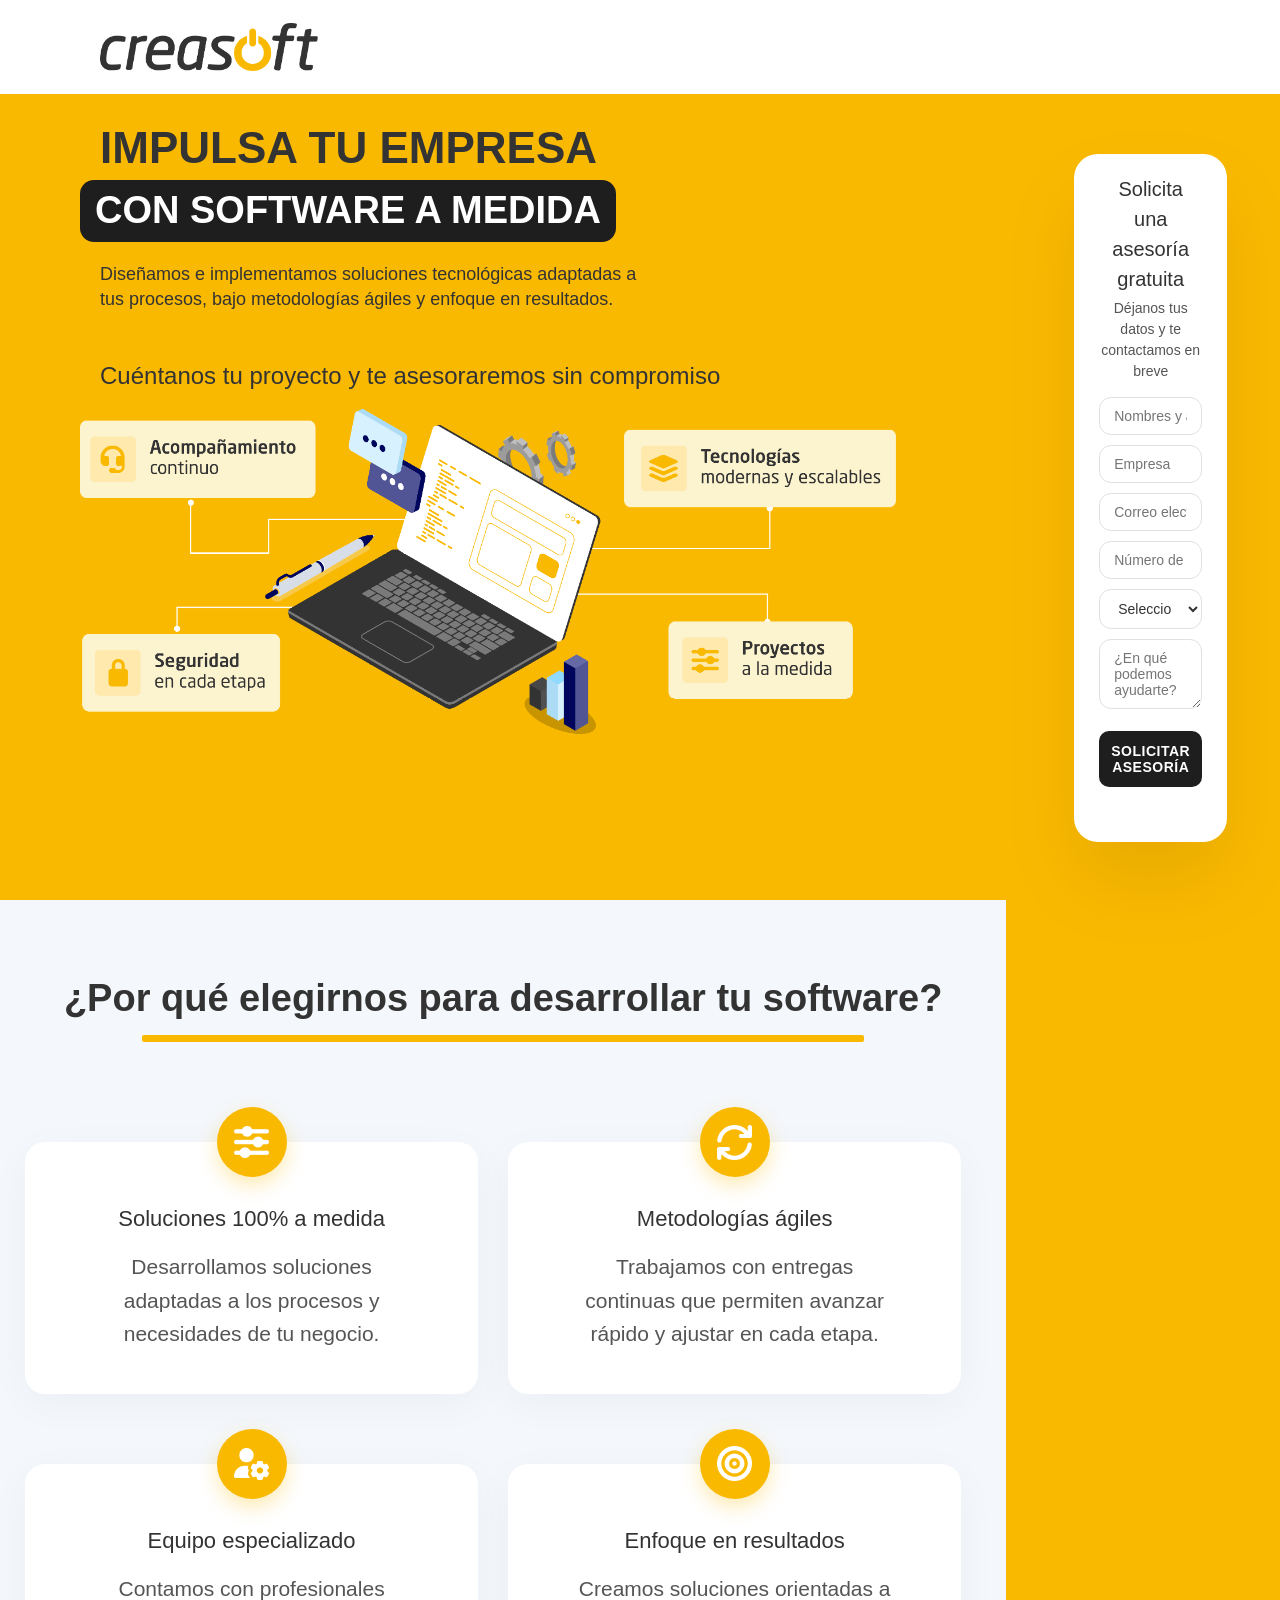
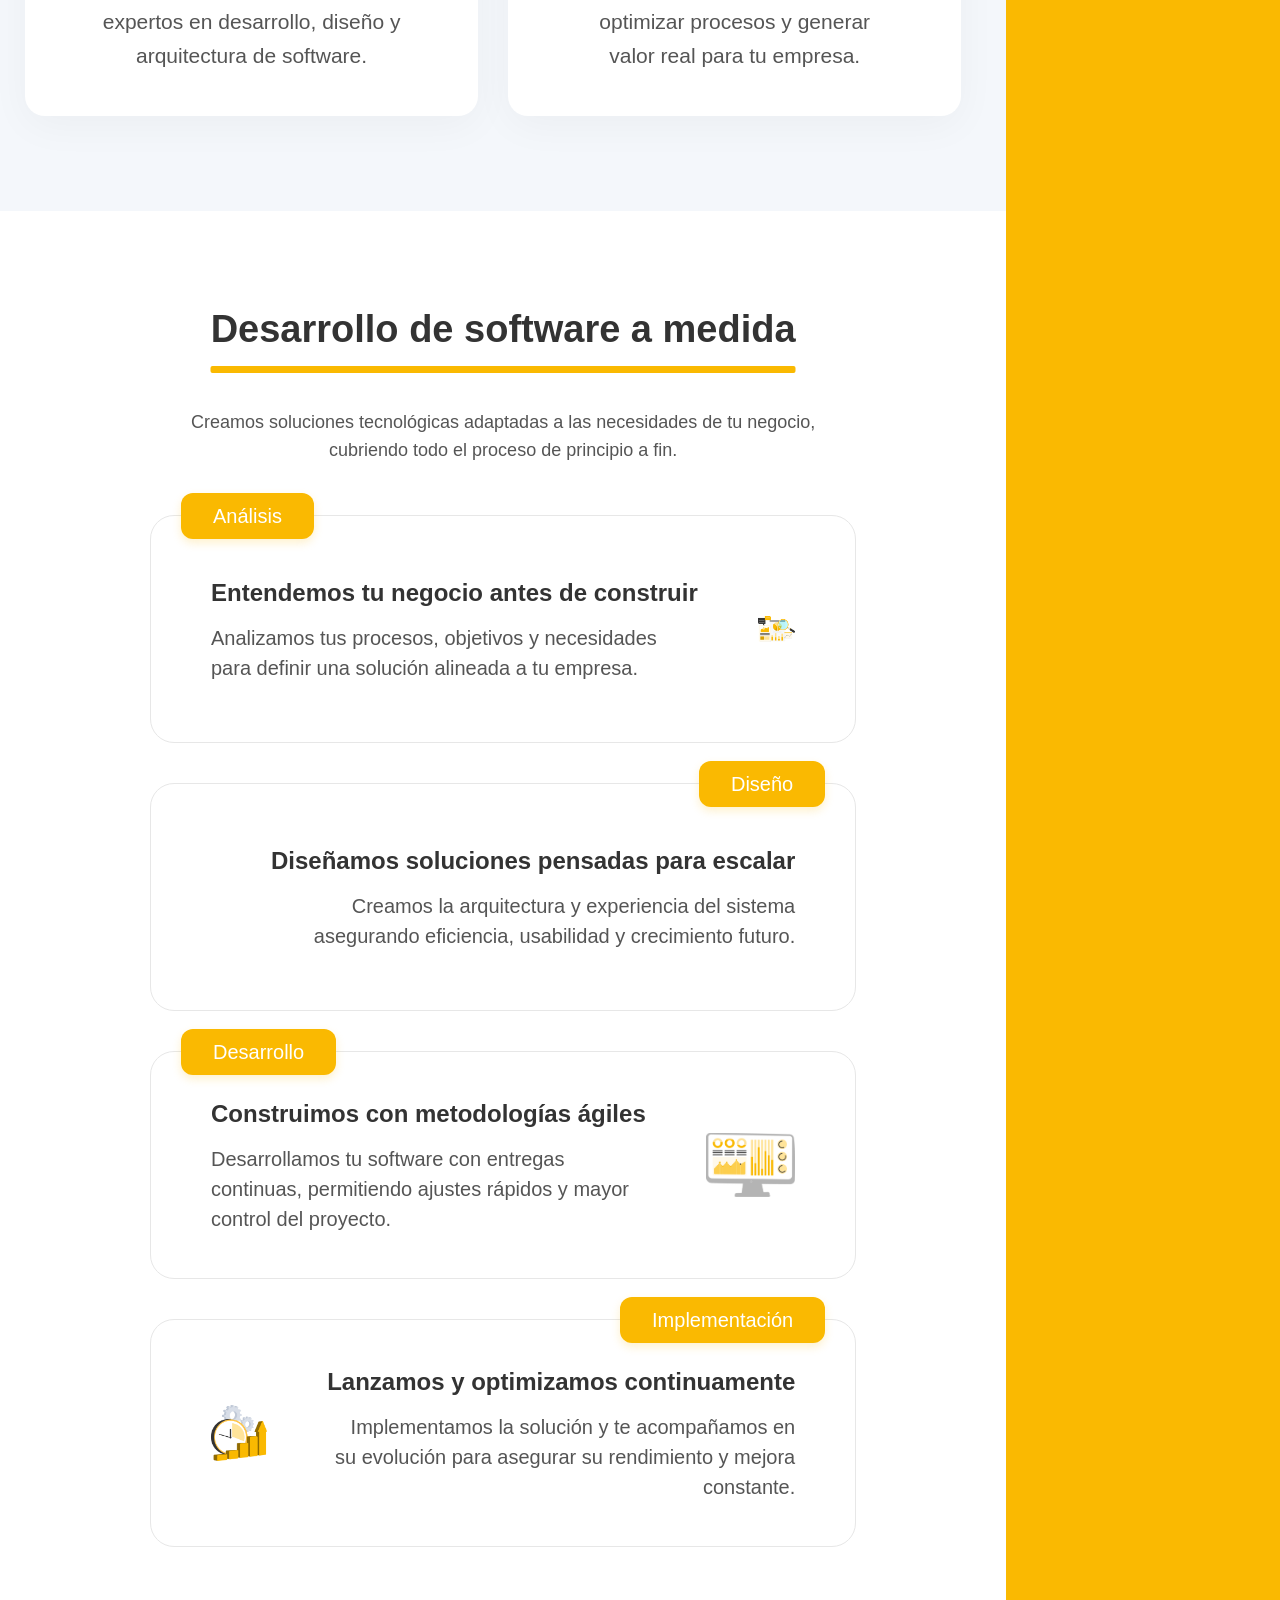
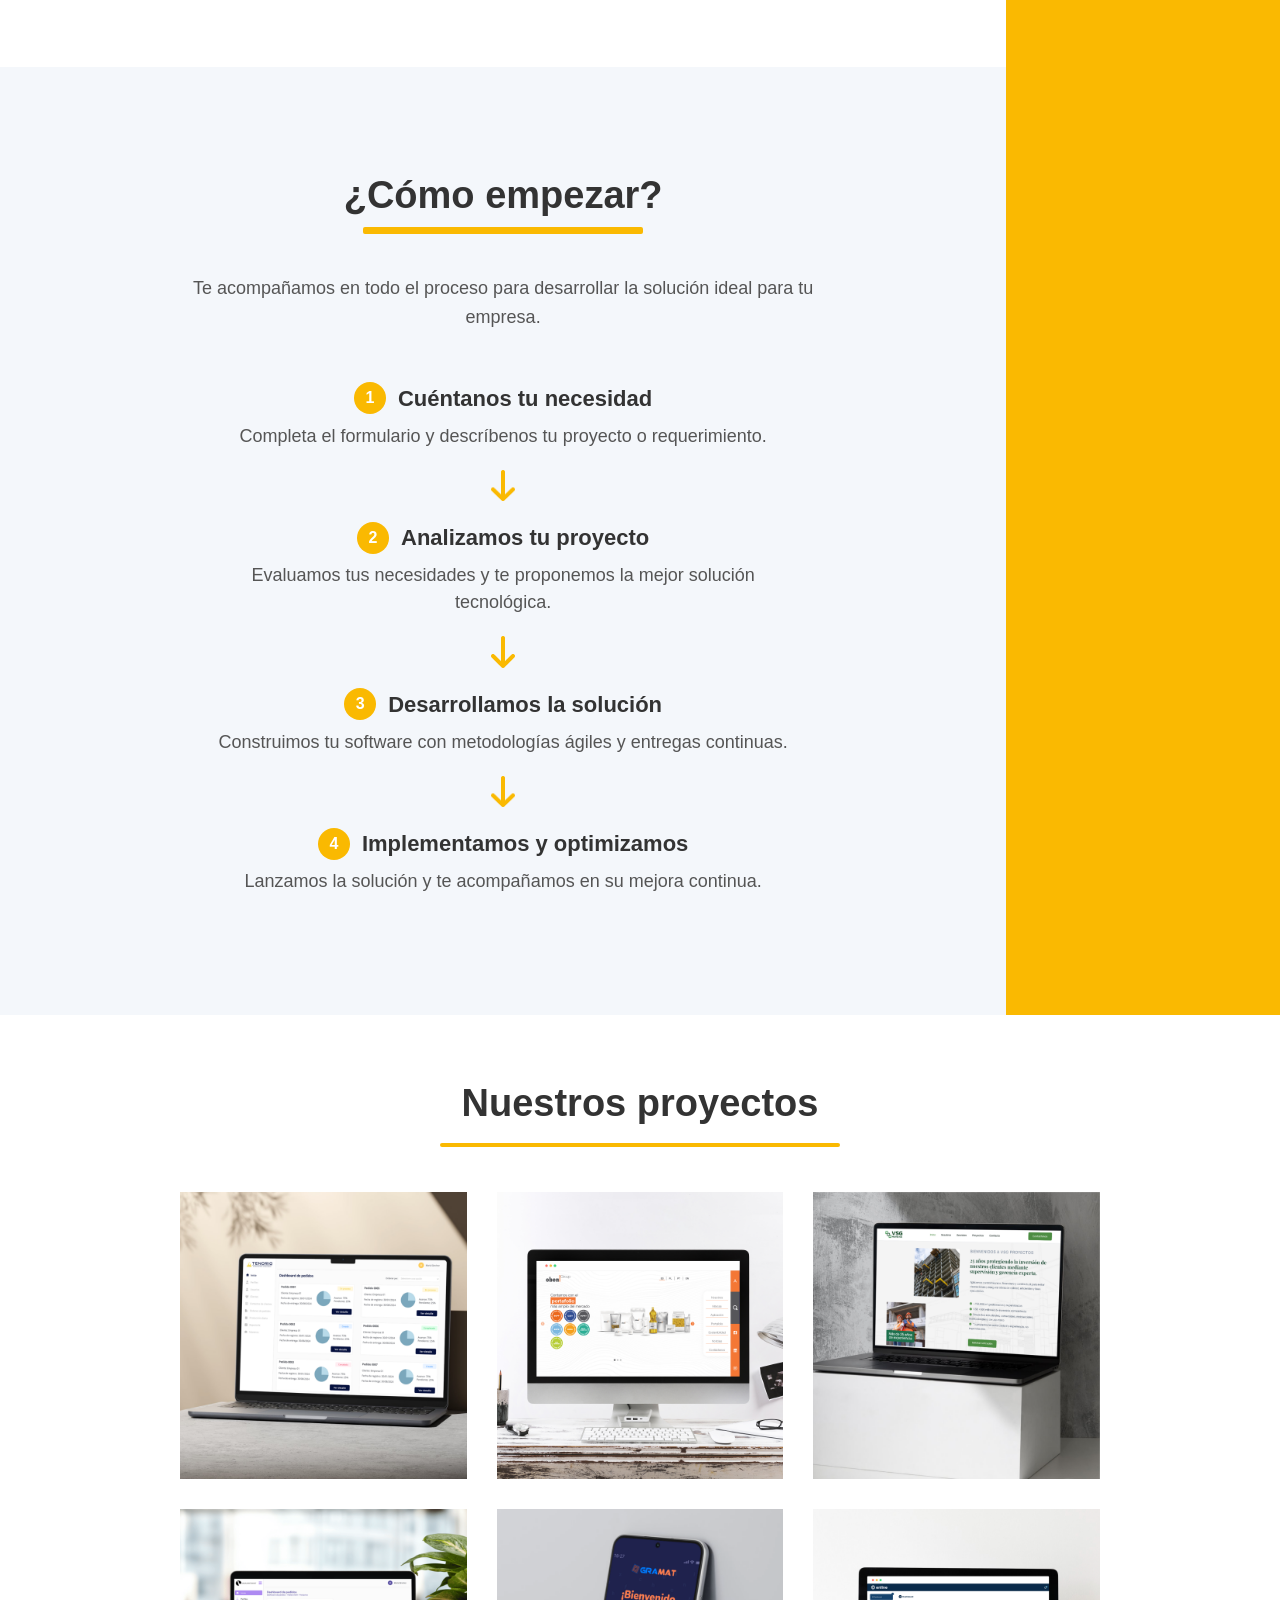
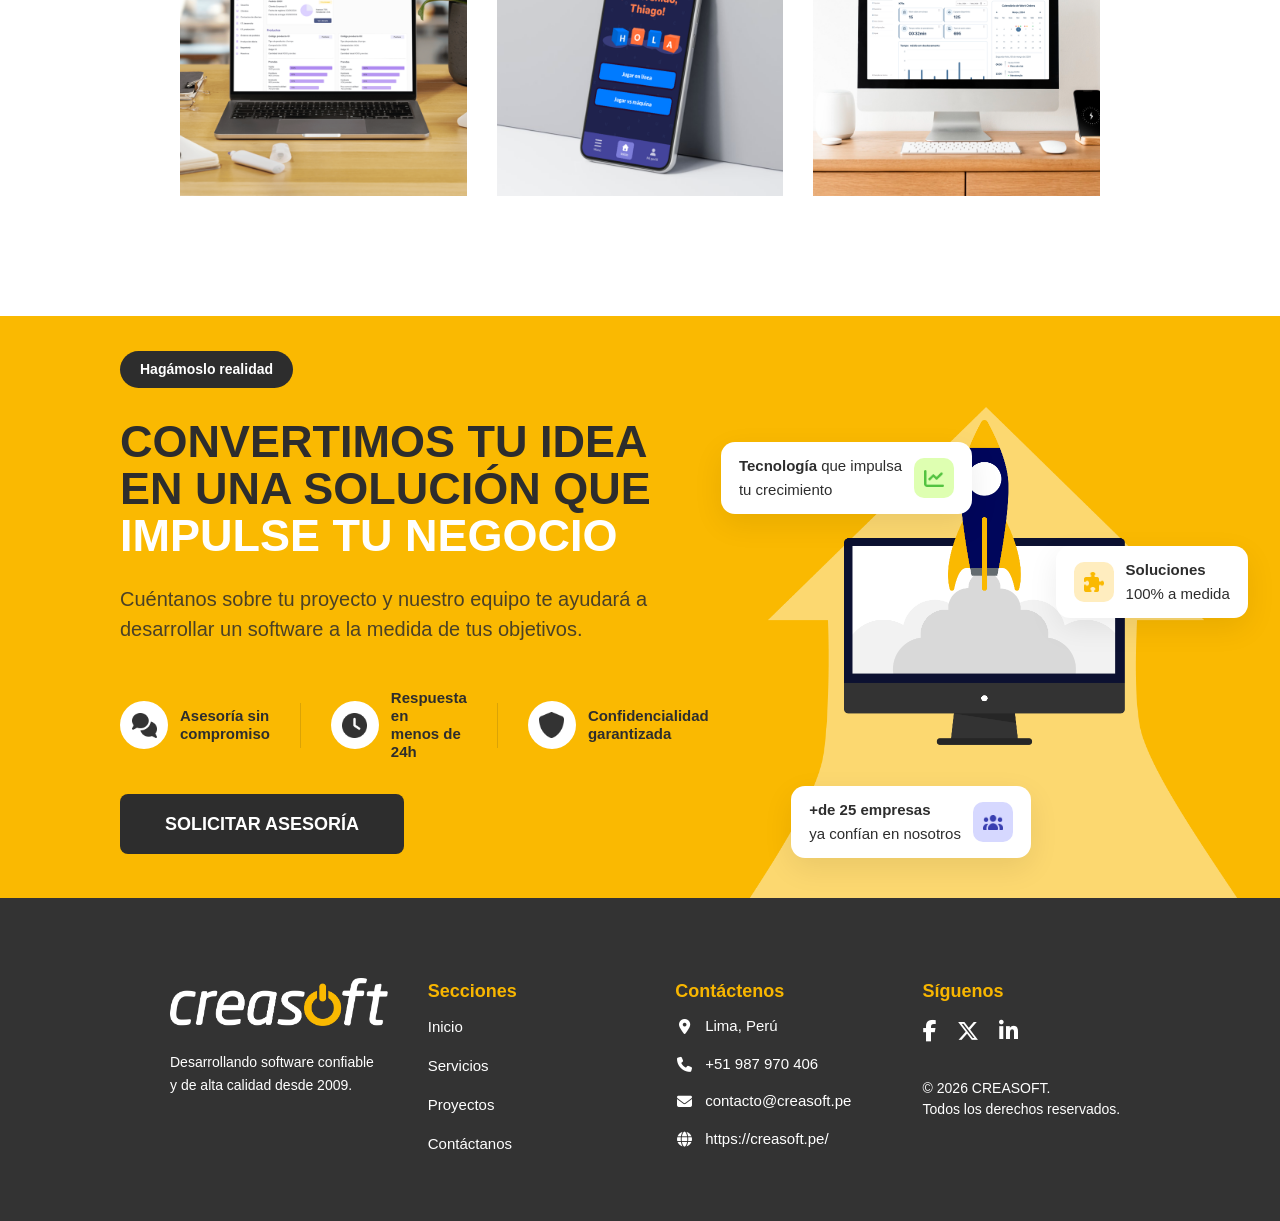
==== index.html @ 157e49ec "prubeas envio correo" ====
<!DOCTYPE html>
<html lang="es">

<head>
  <meta charset="UTF-8" />
  <meta name="viewport" content="width=device-width, initial-scale=1.0" />
  <title>Creasoft - Impulsa tu Empresa con Software a Medida</title>

  <!-- SEO -->
  <meta name="description"
    content="Desde 2009, Creasoft diseña e implementa software a medida para empresas en Perú. Metodologías ágiles, equipo especializado y enfoque en resultados. ¡Asesoría gratuita!" />
  <meta name="keywords"
    content="software a medida, desarrollo de software, aplicaciones empresariales, soluciones tecnológicas, desarrollo web, Lima, Perú, Creasoft" />
  <meta name="author" content="Creasoft" />

  <!-- Open Graph -->
  <meta property="og:type" content="website" />
  <meta property="og:locale" content="es_PE" />
  <meta property="og:site_name" content="Creasoft" />
  <meta property="og:title" content="Creasoft - Impulsa tu Empresa con Software a Medida" />
  <meta property="og:description"
    content="Desde 2009, diseñamos e implementamos software a medida para empresas en Perú. +25 empresas confían en nosotros. Solicita tu asesoría gratuita." />
  <meta property="og:image" content="https://creasoft.pe/img/logo_creasoft_white.png" />
  <meta property="og:image:width" content="1200" />
  <meta property="og:image:height" content="630" />
  <meta property="og:url" content="https://creasoft.pe" />

  <!-- Twitter Card -->
  <meta name="twitter:card" content="summary_large_image" />
  <meta name="twitter:site" content="@creasoft_peru" />
  <meta name="twitter:title" content="Creasoft - Impulsa tu Empresa con Software a Medida" />
  <meta name="twitter:description"
    content="Desde 2009, diseñamos e implementamos software a medida para empresas en Perú. +25 empresas confían en nosotros." />
  <meta name="twitter:image" content="https://creasoft.pe/img/logo_creasoft_white.png" />

  <link href="https://fonts.cdnfonts.com/css/neo-sans-pro" rel="stylesheet" />
  <link rel="stylesheet" href="https://cdnjs.cloudflare.com/ajax/libs/font-awesome/6.4.2/css/all.min.css" />
  <link rel="stylesheet" href="style.css" />
  <link rel="icon" type="image/x-icon" href="./img/favicon.ico" />
  <!-- Google Tag Manager -->
  <script>(function (w, d, s, l, i) {
      w[l] = w[l] || []; w[l].push({
        'gtm.start':
          new Date().getTime(), event: 'gtm.js'
      }); var f = d.getElementsByTagName(s)[0],
        j = d.createElement(s), dl = l != 'dataLayer' ? '&l=' + l : ''; j.async = true; j.src =
          'https://www.googletagmanager.com/gtm.js?id=' + i + dl; f.parentNode.insertBefore(j, f);
    })(window, document, 'script', 'dataLayer', 'GTM-P79WHMLL');</script>
  <!-- End Google Tag Manager -->

  <!-- Google Tag Manager (noscript) -->
  <noscript><iframe src="https://www.googletagmanager.com/ns.html?id=GTM-P79WHMLL" height="0" width="0"
      style="display:none;visibility:hidden"></iframe></noscript>
  <!-- End Google Tag Manager (noscript) -->
</head>

<body>
  <header class="topbar" id="inicio">
    <div class="container">
      <img src="img/Logo_creasoft.png" alt="Creasoft" class="brand-logo" />
    </div>
  </header>

  <main class="main-content-layout">
    <div class="layout-grid">
      <!-- Sections and Form as siblings -->
      <!-- Hero Section -->
      <section class="hero-left-area">
        <div class="hero-text-content">
          <h1 class="hero-title">
            <span class="title-top">IMPULSA TU EMPRESA</span>
            <span class="highlight">CON SOFTWARE A MEDIDA</span>
          </h1>

          <p class="hero-copy">
            Diseñamos e implementamos soluciones tecnológicas adaptadas a
            <br />
            tus procesos, bajo metodologías ágiles y enfoque en resultados.
          </p>

          <p class="hero-subcopy">Cuéntanos tu proyecto y te asesoraremos sin compromiso</p>
        </div>

        <div class="hero-visual">
          <!-- Composed structure for better responsive control -->
          <div class="composed-laptop-container">
            <img src="img/impulsa_empresa/laptop.png" alt="Laptop" class="laptop-main" />

            <!-- Floating Cards -->
            <div class="floating-card-hero card-tl">
              <div class="card-icon"><img src="img/impulsa_empresa/acompañamiento.svg" alt="" /></div>
              <div class="card-text"><span>Acompañamiento</span><br><small>continuo</small></div>
              <div class="connector-line line-tl">
                <img src="img/impulsa_empresa/superiro_izquierdo.svg" alt="" />
              </div>
            </div>

            <div class="floating-card-hero card-tr">
              <div class="card-icon" ><img src="img/impulsa_empresa/tecnologias.svg" alt="" /></div>
              <div class="card-text"><span>Tecnologías</span><br><small>modernas y escalables</small></div>
              <div class="connector-line line-tr">
                <img src="img/impulsa_empresa/superior_derecho.svg" alt="" />
              </div>
            </div>

            <div class="floating-card-hero card-bl">
              <div class="card-icon"><img src="img/impulsa_empresa/seguridad.svg" alt="" /></div>
              <div class="card-text"><span>Seguridad</span><br><small>en cada etapa</small></div>
              <div class="connector-line line-bl">
                <img src="img/impulsa_empresa/inferior_izquierdo.svg" alt="" />
              </div>
            </div>

            <div class="floating-card-hero card-br">
              <div class="card-icon"><img src="img/impulsa_empresa/proyectos.svg" alt="" /></div>
              <div class="card-text"><span>Proyectos</span><br><small>a la medida</small></div>
              <div class="connector-line line-br">
                <img src="img/impulsa_empresa/inferior_derecho.svg" alt="" />
              </div>
            </div>
          </div>

          <!-- Fallback/Desktop original - Hidden on mobile if needed -->
          <div class="laptop-container desktop-hidden-image">
            <img src="img/logo_central.png" alt="Soluciones Creasoft" class="laptop-img" />
          </div>
        </div>
      </section>

      <!-- Why Choose Us Section (Split Background) -->
      <section class="why-us-area" id="servicios">
        <h2 class="section-title">¿Por qué elegirnos para desarrollar tu software?</h2>

        <div class="why-us-grid">
          <div class="why-card">
            <div class="why-icon-wrap">
              <img src="img/soluciones.png" alt="Soluciones" />
            </div>
            <h3>Soluciones 100% a medida</h3>
            <p>Desarrollamos soluciones adaptadas a los procesos y necesidades de tu negocio.</p>
          </div>

          <div class="why-card">
            <div class="why-icon-wrap">
              <img src="img/metodologias.png" alt="Metodologías" />
            </div>
            <h3>Metodologías ágiles</h3>
            <p>Trabajamos con entregas continuas que permiten avanzar rápido y ajustar en cada etapa.</p>
          </div>

          <div class="why-card">
            <div class="why-icon-wrap">
              <img src="img/equipo.png" alt="Equipo" />
            </div>
            <h3>Equipo especializado</h3>
            <p>Contamos con profesionales expertos en desarrollo, diseño y arquitectura de software.</p>
          </div>

          <div class="why-card">
            <div class="why-icon-wrap">
              <img src="img/enfoque.png" alt="Enfoque" />
            </div>
            <h3>Enfoque en resultados</h3>
            <p>Creamos soluciones orientadas a optimizar procesos y generar valor real para tu empresa.</p>
          </div>
        </div>
      </section>

      <!-- Process Section (White Background) -->
      <section class="process-area">
        <h2 class="section-title">Desarrollo de software a medida</h2>
        <p class="section-subtitle">
          Creamos soluciones tecnológicas adaptadas a las necesidades de tu negocio, <br />
          cubriendo todo el proceso de principio a fin.
        </p>

        <div class="process-list">
          <!-- Step 1 -->
          <div class="process-item">
            <div class="process-content">
              <span class="process-badge">Análisis</span>
              <h3>Entendemos tu negocio antes de construir</h3>
              <p>Analizamos tus procesos, objetivos y necesidades para definir una solución alineada a tu empresa.</p>
            </div>
            <div class="process-visual">
              <img src="img/analisis.png" alt="Análisis" />
            </div>
          </div>

          <!-- Step 2 -->
          <div class="process-item">
            <div class="process-content">
              <span class="process-badge">Diseño</span>
              <h3>Diseñamos soluciones pensadas para escalar</h3>
              <p>Creamos la arquitectura y experiencia del sistema asegurando eficiencia, usabilidad y crecimiento
                futuro.</p>
            </div>
            <div class="process-visual">
              <img src="img/diseño.png" alt="Diseño" />
            </div>
          </div>

          <!-- Step 3 -->
          <div class="process-item">
            <div class="process-content">
              <span class="process-badge">Desarrollo</span>
              <h3>Construimos con metodologías ágiles</h3>
              <p>Desarrollamos tu software con entregas continuas, permitiendo ajustes rápidos y mayor control del
                proyecto.</p>
            </div>
            <div class="process-visual">
              <img src="img/desarrollo.png" alt="Desarrollo" />
            </div>
          </div>

          <!-- Step 4 -->
          <div class="process-item">
            <div class="process-content">
              <span class="process-badge">Implementación</span>
              <h3>Lanzamos y optimizamos continuamente</h3>
              <p>Implementamos la solución y te acompañamos en su evolución para asegurar su rendimiento y mejora
                constante.</p>
            </div>
            <div class="process-visual">
              <img src="img/implementacion.png" alt="Implementación" />
            </div>
          </div>
        </div>
      </section>

      <!-- Onboarding Section (Light Blue Background) -->
      <section class="onboarding-area">
        <h2 class="section-title">¿Cómo empezar?</h2>
        <p class="section-subtitle">
          Te acompañamos en todo el proceso para desarrollar la solución ideal para tu empresa.
        </p>

        <div class="onboarding-steps">
          <!-- Step 1 -->
          <div class="step-item">
            <div class="step-header">
              <span class="step-number">1</span>
              <h3>Cuéntanos tu necesidad</h3>
            </div>
            <p>Completa el formulario y descríbenos tu proyecto o requerimiento.</p>
          </div>

          <div class="step-arrow">
            <img src="img/flecha.png" alt="Next step" />
          </div>

          <!-- Step 2 -->
          <div class="step-item">
            <div class="step-header">
              <span class="step-number">2</span>
              <h3>Analizamos tu proyecto</h3>
            </div>
            <p>Evaluamos tus necesidades y te proponemos la mejor solución tecnológica.</p>
          </div>

          <div class="step-arrow">
            <img src="img/flecha.png" alt="Next step" />
          </div>

          <!-- Step 3 -->
          <div class="step-item">
            <div class="step-header">
              <span class="step-number">3</span>
              <h3>Desarrollamos la solución</h3>
            </div>
            <p>Construimos tu software con metodologías ágiles y entregas continuas.</p>
          </div>

          <div class="step-arrow">
            <img src="img/flecha.png" alt="Next step" />
          </div>

          <!-- Step 4 -->
          <div class="step-item">
            <div class="step-header">
              <span class="step-number">4</span>
              <h3>Implementamos y optimizamos</h3>
            </div>
            <p>Lanzamos la solución y te acompañamos en su mejora continua.</p>
          </div>
        </div>
      </section>
      <!-- End of Sections -->

      <!-- Right Column: Sticky Form -->
      <aside class="form-column" id="formulario">
        <div class="sticky-wrapper">
          <div class="hero-form-card">
            <h2>Solicita una asesoría gratuita</h2>
            <p>Déjanos tus datos y te contactamos en breve</p>

            <form id="contactForm" action="https://formsubmit.co/contacto@creasoft.pe" method="POST">
              <!-- FormSubmit Configuration -->
              <input type="hidden" name="_subject" value="Nueva Solicitud de Asesoría - Creasoft">
              <input type="hidden" name="_template" value="table">
              <input type="hidden" name="_captcha" value="false">
              <!-- Reemplaza con tu URL real cuando esté publicado -->
              <input type="hidden" name="_next" value="https://creasoft.pe/gracias.html">
              <div class="form-group">
                <input type="text" name="nombre" placeholder="Nombres y apellidos" required id="name" maxlength="50"
                  pattern="^[a-zA-ZñÑáéíóúÁÉÍÓÚ\s]+$" title="Solo se permiten letras y espacios" />
              </div>
              <div class="form-group">
                <input type="text" name="empresa" placeholder="Empresa" required id="company" maxlength="60" />
              </div>
              <div class="form-group">
                <input type="email" name="email" placeholder="Correo electrónico" required id="email" maxlength="100" />
              </div>
              <div class="form-group">
                <input type="tel" name="telefono" placeholder="Número de celular" required id="phone" maxlength="15"
                  pattern="[0-9]{9,15}" title="Ingresa un número válido (mínimo 9 dígitos)" />
              </div>

              <div class="form-group">
                <select name="presupuesto" required id="budget">
                  <option value="" selected disabled>Selecciona tu presupuesto</option>
                  <option value="S/ 5,000 - S/ 10,000">S/ 5,000 - S/ 10,000</option>
                  <option value="S/ 10,000 - S/ 25,000">S/ 10,000 - S/ 25,000</option>
                  <option value="S/ 25,000 - S/ 50,000">S/ 25,000 - S/ 50,000</option>
                  <option value="Más de S/ 50,000">Más de S/ 50,000</option>
                </select>
              </div>

              <div class="form-group">
                <textarea name="mensaje" placeholder="¿En qué podemos ayudarte?" rows="3" required id="message"
                  maxlength="500"></textarea>
              </div>

              <button type="submit" class="btn-submit" id="submitBtn">SOLICITAR ASESORÍA</button>
              <div id="formFeedback" class="form-feedback"></div>
            </form>
          </div>
        </div>
      </aside>
    </div>
  </main>

  <!-- Projects Section (Full Width) -->
  <section class="projects-section" id="proyectos">
    <div class="projects-container">
      <h2 class="section-title">Nuestros proyectos</h2>

      <div class="projects-slider-wrapper">
        <div class="projects-grid">
          <!-- Project 1 -->
          <div class="project-card">
            <img src="img/tenorio.png" alt="Tenorio" />
            <div class="project-overlay">
              <div class="overlay-content">
                <h3>Tenorio</h3>
                <div class="project-line"></div>
                <p>Sistema de gestión financiera diseñado para optimizar pedidos y producción. Permitió a la empresa
                  incrementar su eficiencia, reduciendo tareas manuales y mejorando la toma de decisiones.</p>
              </div>
            </div>
          </div>

          <!-- Project 2 -->
          <div class="project-card">
            <img src="img/obengroup.png" alt="Oben Group" />
            <div class="project-overlay">
              <div class="overlay-content">
                <h3>Oben Group</h3>
                <div class="project-line"></div>
                <p>Desarrollo de sitio web corporativo para empresa líder en soluciones de empaque y materiales
                  industriales, optimizando la comunicación de su portafolio y fortaleciendo su presencia digital.</p>
              </div>
            </div>
          </div>

          <!-- Project 3 -->
          <div class="project-card">
            <img src="img/vsgproyectos.png" alt="VSG Proyectos" />
            <div class="project-overlay">
              <div class="overlay-content">
                <h3>VSG Proyectos</h3>
                <div class="project-line"></div>
                <p>Creación de sitio web corporativo para empresa constructora con amplia trayectoria, mejorando la
                  visibilidad de sus proyectos y su posicionamiento digital.</p>
              </div>
            </div>
          </div>

          <!-- Project 4 -->
          <div class="project-card">
            <img src="img/amantani.png" alt="Amantani" />
            <div class="project-overlay">
              <div class="overlay-content">
                <h3>Amantani</h3>
                <div class="project-line"></div>
                <p>Implementación de plataforma administrativa que permitió optimizar la gestión de producción, pedidos
                  y
                  clientes, logrando mayor control y eficiencia operativa.</p>
              </div>
            </div>
          </div>

          <!-- Project 5 -->
          <div class="project-card">
            <img src="img/gramat.png" alt="Gramat" />
            <div class="project-overlay">
              <div class="overlay-content">
                <h3>Gramat</h3>
                <div class="project-line"></div>
                <p>Desarrollo de plataforma web y aplicación móvil para juego interactivo, enfocada en mejorar la
                  experiencia y engagement de los usuarios.</p>
              </div>
            </div>
          </div>

          <!-- Project 6 -->
          <div class="project-card">
            <img src="img/enline.png" alt="Enline" />
            <div class="project-overlay">
              <div class="overlay-content">
                <h3>Enline</h3>
                <div class="project-line"></div>
                <p>Desarrollo de plataforma administrativa para la gestión y monitoreo de operaciones de mantenimiento
                  en
                  distribuidoras de energía, mejorando el control y la eficiencia operativa.</p>
              </div>
            </div>
          </div>
        </div>
      </div>
      <div class="slider-dots">
        <span class="dot active"></span>
        <span class="dot"></span>
        <span class="dot"></span>
        <span class="dot"></span>
        <span class="dot"></span>
        <span class="dot"></span>
      </div>
    </div>
  </section>

  <!-- Idea Section (Hagámoslo realidad) -->
  <section class="idea-section">
    <div class="container idea-flex">
      <div class="idea-left">
        <span class="idea-badge">Hagámoslo realidad</span>
        <h2 class="idea-title">CONVERTIMOS TU IDEA <br /> EN UNA SOLUCIÓN QUE <span class="white-text">IMPULSE TU
            NEGOCIO</span></h2>
        <p class="idea-desc">Cuéntanos sobre tu proyecto y nuestro equipo te ayudará a desarrollar un software a la
          medida de tus objetivos.</p>

        <div class="idea-features">
          <div class="feature-item">
            <div class="feature-icon-wrap">
              <img src="img/mensaje.png" alt="Mensaje" />
            </div>
            <span>Asesoría sin <br /> compromiso</span>
          </div>
          <div class="divider"></div>
          <div class="feature-item">
            <div class="feature-icon-wrap">
              <img src="img/tiempo.png" alt="Tiempo" />
            </div>
            <span>Respuesta en <br /> menos de 24h</span>
          </div>
          <div class="divider"></div>
          <div class="feature-item">
            <div class="feature-icon-wrap">
              <img src="img/escudo.png" alt="Escudo" />
            </div>
            <span>Confidencialidad <br /> garantizada</span>
          </div>
        </div>

        <a href="#formulario" class="btn-solicitar">SOLICITAR ASESORÍA</a>
      </div>

      <div class="idea-right">
        <!-- Background decorative arrow -->
        <img src="img/idea_creasoft/fecha_fondo.png" alt="" class="bg-arrow" />

        <div class="visual-wrapper">
          <div class="monitor-rocket-container">
            <img src="img/idea_creasoft/pc_cohete.png" alt="Monitor y Cohete" class="main-visual" />
          </div>

          <!-- Floating Cards (Manual Build) -->
          <div class="floating-card-manual card-top-left">
            <div class="card-text">
              <span class="card-title"><b>Tecnología</b> que impulsa <br /> tu crecimiento</span>
            </div>
            <div class="card-icon-wrap" style="background-color: #DEFFB1;">
              <img src="img/idea_creasoft/tecnologia.png" alt="Tecnología" />
            </div>
          </div>

          <div class="floating-card-manual card-top-right">
            <div class="card-text">
              <span class="card-title"><b>Soluciones</b> <br /> 100% a medida</span>
            </div>
            <div class="card-icon-wrap" style="background-color: #FFEDBF;">
              <img src="img/idea_creasoft/soluciones.png" alt="Soluciones" />
            </div>
          </div>

          <div class="floating-card-manual card-bottom">
            <div class="card-text">
              <span class="card-title"><b>+de 25 empresas</b> <br /> ya confían en nosotros</span>
            </div>
            <div class="card-icon-wrap" style="background-color: #D6D8FF;">
              <img src="img/idea_creasoft/empresas.png" alt="Empresas" />
            </div>
          </div>
        </div>
      </div>
    </div>
  </section>

  <!-- Footer -->
  <footer class="main-footer">
    <div class="footer-container">
      <div class="footer-grid">
        <!-- Col 1: Branding -->
        <div class="footer-col branding">
          <img src="img/logo_creasoft_white.png" alt="Creasoft White" class="footer-logo" />
          <p>Desarrollando software confiable <br /> y de alta calidad desde 2009.</p>
        </div>

        <!-- Col 2: Sections -->
        <div class="footer-col">
          <h4>Secciones</h4>
          <ul>
            <li><a href="#inicio">Inicio</a></li>
            <li><a href="#servicios">Servicios</a></li>
            <li><a href="#proyectos">Proyectos</a></li>
            <li><a href="#inicio">Contáctanos</a></li>
          </ul>
        </div>

        <!-- Col 3: Contact -->
        <div class="footer-col">
          <h4>Contáctenos</h4>
          <ul class="contact-list">
            <li><i class="fa-solid fa-location-dot"></i> Lima, Perú</li>
            <li><i class="fa-solid fa-phone"></i> <a href="tel:+51987970406">+51 987 970 406</a></li>
            <li><i class="fa-solid fa-envelope"></i> <a href="mailto:contacto@creasoft.pe">contacto@creasoft.pe</a></li>
            <li><i class="fa-solid fa-globe"></i> <a href="https://creasoft.com.pe/" target="_blank"
                rel="noopener noreferrer">https://creasoft.pe/</a></li>
          </ul>
        </div>

        <!-- Col 4: Social & Copyright -->
        <div class="footer-col social-col">
          <h4>Síguenos</h4>
          <div class="social-links">
            <a href="https://www.facebook.com/Creasoft.pe" target="_blank" rel="noopener noreferrer"><i
                class="fa-brands fa-facebook-f"></i></a>
            <a href="https://x.com/creasoft_peru" target="_blank" rel="noopener noreferrer"><i
                class="fa-brands fa-x-twitter"></i></a>
            <a href="https://www.linkedin.com/company/creasoft-per%C3%BA/" target="_blank" rel="noopener noreferrer"><i
                class="fa-brands fa-linkedin-in"></i></a>
          </div>
          <p class="copyright">
            © 2026 CREASOFT. <br />
            Todos los derechos reservados.
          </p>
        </div>
      </div>
    </div>
  </footer>
  <script src="script.js"></script>
</body>

</html>
---- style.css ----
:root {
  --yellow: #fab901;
  --dark-bg: #1e1e1e;
  --text-dark: #333333;
  --text-gray: #555555;
  --white: #ffffff;
  --form-bg: #fdfdfd;
  --input-border: #e0e0e0;
  --shadow: 0 10px 40px rgba(0, 0, 0, 0.08);
}

html {
  scroll-behavior: smooth;
}

body {
  font-family: 'Neo Sans Pro', sans-serif;
  background: var(--yellow);
  color: var(--text-dark);
  line-height: 1.5;
}

* {
  box-sizing: border-box;
  margin: 0;
  padding: 0;
}

/* Original body was here, merged above */

.container {
  width: 100%;
  max-width: 100%;
  padding: 0 9.375rem;
  margin: 0;
}

/* Header */
.topbar {
  background: var(--white);
  /* Reverted to white */
  padding: 1.4375rem 0;
}

.brand-logo {
  height: 48px;
  display: block;
  margin-left: 1.25rem;
}

/* Layout Structure */
.main-content-layout {
  width: 100%;
  position: relative;
}

.layout-grid {
  display: grid;
  grid-template-columns: 1.5fr 1fr;
  gap: 0;
  align-items: stretch;
  width: 100%;
}

/* Grid Column assignments for Desktop */
.hero-left-area,
.why-us-area,
.process-area,
.onboarding-area {
  grid-column: 1;
}

.form-column {
  grid-column: 2;
  grid-row: 1 / 10;
  /* Spans multiple rows to allow sticky behavior next to content */
  background: var(--yellow);
  position: relative;
  padding-right: 9.375rem;
}

.sticky-wrapper {
  position: sticky;
  top: 40px;
  padding: 2.5rem 1.25rem;
  display: flex;
  justify-content: center;
}

.title-top {
  margin-left: 1.25rem
}

/* Hero Left Area */
.hero-left-area {
  background: var(--yellow);
  padding: 2.5rem 0 3.75rem 9.375rem;
  display: flex;
  flex-direction: column;
  justify-content: center;
  min-height: calc(100vh - 94px);
  gap: clamp(1.25rem, 4vh, 2.5rem);
  /* Responsive gap */
  overflow: hidden;
  /* Prevent small overflows */
}

/* Why Us Area */
.why-us-area {
  background: #F4F7FB;
  padding: 4.375rem 0.3125rem 5.9375rem 0.3125rem;
  /* Left edge padding added */
}

.section-title {
  font-size: 2.375rem;
  /* Slightly larger for impact */
  font-weight: 700;
  text-align: center;
  margin-bottom: 1.5625rem;
  /* Space for the line below */
  position: relative;
  width: 100%;
  color: var(--text-dark);
}

.section-title::after {
  content: '';
  position: absolute;
  bottom: -15px;
  left: 50%;
  transform: translateX(-50%);
  width: 900px;
  /* Standard short line for general titles */
  height: 7px;
  background: var(--yellow);
  border-radius: 2px;
}

/* Specific wide line for the Process section */
.process-area .section-title::after {
  width: 585px;
  height: 7px;
  bottom: -15px;
}

/* Removed accidental desktop edit */

.section-subtitle {
  text-align: center;
  font-size: 1.25rem;
  color: var(--text-gray);
  max-width: 850px;
  margin: 2.1875rem auto 3.75rem;
  line-height: 1.5;
}

.why-us-grid {
  display: grid;
  grid-template-columns: repeat(2, 1fr);
  margin-left: 1.25rem;
  padding-top: 3.125rem;
  gap: 1.875rem;
  padding-right: 2.5rem;
  /* Only right padding needed now */
}

.why-card {
  background: var(--white);
  padding: 3.75rem 4.1875rem 2.6875rem;
  /* Top padding increased to leave space for text */
  border-radius: 20px;
  text-align: center;
  box-shadow: 0 10px 40px rgba(0, 0, 0, 0.04);
  transition: transform 0.3s ease;
  position: relative;
  /* For absolute positioning of icon */
  margin-top: 2.5rem;
  /* Space for the half-out icon */
}

.why-card:hover {
  transform: translateY(-5px);
}

.why-icon-wrap {
  width: 70px;
  height: 70px;
  background: var(--yellow);
  border-radius: 50%;
  display: flex;
  justify-content: center;
  align-items: center;
  position: absolute;
  top: -35px;
  /* Half out */
  left: 50%;
  transform: translateX(-50%);
  box-shadow: 0 8px 20px rgba(250, 185, 1, 0.3);
}

.why-icon-wrap img {
  width: 35px;
  height: 35px;
  object-fit: contain;
  filter: brightness(0) invert(1);
  /* Make icons white to match reference */
}

.why-card h3 {
  font-size: 1.375rem;
  font-weight: 500;
  margin-bottom: 0.9375rem;
  color: var(--text-dark);
}

.why-card p {
  font-size: 1.3125rem;
  color: var(--text-gray);
  line-height: 1.6;
}

/* Hero Typography */
.hero-text-content {
  display: flex;
  flex-direction: column;
  gap: 1.25rem;
}

.hero-title {
  font-size: clamp(2.375rem, 5vw, 3.625rem);
  /* Responsive font size */
  font-weight: 700;
  line-height: 1.1;
  margin: 0;
}

.hero-title .highlight {
  display: inline-block;
  background: var(--dark-bg);
  color: var(--white);
  padding: 0.875rem 1.0625rem;
  border-radius: 14px;
  margin-top: 0.875rem;
  font-size: clamp(2.125rem, 5vw, 3.625rem);
  /* Responsive font size */
}

.hero-copy {
  font-size: clamp(1.125rem, 2vw, 1.5rem);
  /* Responsive font size */
  font-weight: 400;
  line-height: 1.4;
  color: var(--text-dark);
  max-width: 800px;
  margin: 0;
  margin-left: 1.25rem;
}

.hero-subcopy {
  font-size: 1.5rem;
  font-weight: 500;
  color: var(--text-dark);
  margin-top: 0.9375rem;
  margin-left: 1.25rem;
}

/* Visual Area */
.hero-visual {
  position: relative;
  width: 100%;
}

.laptop-container {
  position: relative;
  display: flex;
  justify-content: flex-start;
  align-items: center;
  z-index: 100;
  /* Elevated group */
}

.section-title::after {
  content: '';
  position: absolute;
  bottom: -15px;
  left: 50%;
  transform: translateX(-50%);
  width: 722px;
  height: 7px;
  background: var(--yellow);
  border-radius: 2px;
}

.laptop-img {
  width: 100%;
  max-width: 930px;
  height: auto;
  max-height: 50vh;
  /* Prevent image from pushing content out of viewport */
  object-fit: contain;
  z-index: 99;
  /* Elevated to front */
  position: relative;
  animation: floatLaptop 5s ease-in-out infinite;
}

@keyframes floatLaptop {

  0%,
  100% {
    transform: translateY(0);
  }

  50% {
    transform: translateY(-15px);
  }
}

/* Base Composed Laptop Styles (Hidden on Desktop) */
.composed-laptop-container {
  display: none;
  position: relative;
  width: 100%;
  max-width: 420px;
  margin: 3.75rem auto 2.5rem;
  z-index: 100;
  /* Elevated group */
}

.laptop-main {
  width: 100%;
  height: auto;
  display: block;
  position: relative;
  z-index: 99;
  /* Elevated to front */
}

.floating-card-hero {
  position: absolute;
  background: #FCF3CF;
  /* Updated background color */
  border: 1px solid rgba(0, 0, 0, 0.05);
  padding: 0.625rem 0.875rem;
  border-radius: 12px;
  display: flex;
  align-items: center;
  gap: 0.5rem;
  box-shadow: 0 4px 15px rgba(0, 0, 0, 0.05);
  z-index: 110;
  /* Higher than laptop image */
  width: max-content;
}

.floating-card-hero .card-icon {
  width: 28px;
  height: 28px;
  background: var(--yellow);
  border-radius: 6px;
  display: flex;
  justify-content: center;
  align-items: center;
  flex-shrink: 0;
}

.floating-card-hero .card-icon img {
  width: 18px;
  height: 18px;
  filter: brightness(0) invert(1);
}

.floating-card-hero .card-text span {
  font-size: 0.6875rem;
  font-weight: 700;
  color: #333;
  line-height: 1;
}

.floating-card-hero .card-text small {
  font-size: 0.625rem;
  color: #666;
}

/* Connector Lines */
.connector-line {
  position: absolute;
  background: #BCC1C8;
  height: 1px;
  z-index: -1;
}

/* Positions for Mobile/Tablet */
.card-tl {
  top: -20px;
  left: -30px;
}

.card-tr {
  top: 40px;
  right: -40px;
}

.card-bl {
  bottom: 40px;
  left: -40px;
}

.card-br {
  bottom: -10px;
  right: -30px;
}


/* Line Positions */
.line-tl {
  width: 40px;
  top: 50%;
  right: -40px;
  transform: rotate(1deg);
}

.line-tr {
  width: 40px;
  top: 50%;
  left: -40px;
  transform: rotate(-1deg);
}

.line-bl {
  width: 40px;
  top: 50%;
  right: -40px;
  transform: rotate(-1deg);
}

.line-br {
  width: 40px;
  top: 50%;
  left: -40px;
  transform: rotate(1deg);
}

/* Form Card */
.hero-form-card {
  background: var(--white);
  border-radius: 24px;
  padding: 0.9375rem 1.875rem;
  box-shadow: 0 40px 80px rgba(0, 0, 0, 0.08);
  max-width: 600px;
  width: 90%;
  font-family: 'Neo Sans Pro', sans-serif;
}

.hero-form-card h2 {
  font-size: 1.4375rem;
  font-weight: 500;
  text-align: center;
  margin-bottom: 0.375rem;
  color: var(--text-dark);
}

.hero-form-card p {
  font-size: 1.125rem;
  font-weight: 400;
  color: var(--text-gray);
  text-align: center;
  margin-bottom: 1.875rem;
}

.form-group {
  margin-bottom: 1.25rem;
}

.hero-form-card input,
.hero-form-card select,
.hero-form-card textarea {
  width: 100%;
  padding: 1.25rem 1.375rem;
  border: 1px solid #e0e0e0;
  border-radius: 12px;
  font-family: 'Neo Sans Pro', sans-serif;
  font-size: 1rem;
  color: #333;
  background: var(--white);
  transition: all 0.25s ease;
}

.btn-submit {
  width: 100%;
  padding: 1rem;
  background: var(--dark-bg);
  color: var(--white);
  border: none;
  border-radius: 10px;
  font-family: 'Neo Sans Pro', sans-serif;
  font-size: 1rem;
  font-weight: 700;
  cursor: pointer;
  margin-top: 0.625rem;
  transition: all 0.3s ease;
  letter-spacing: 0.5px;
}

.btn-submit:hover {
  background: #333;
  transform: translateY(-1px);
  box-shadow: 0 5px 15px rgba(0, 0, 0, 0.2);
  opacity: 0.95;
}

/* Responsive */
@media (max-width: 1100px) {
  .layout-grid {
    grid-template-columns: 1fr;
  }

  .form-column {
    background: var(--yellow);
    padding: 2.5rem 0;
  }

  .sticky-wrapper {
    position: relative;
    top: 0;
    padding: 2.5rem 0;
  }

  .hero-form-card {
    margin: 0 auto;
  }

  .container {
    padding: 0 2.5rem;
  }
}

@media (max-width: 768px) {
  .hero-title {
    font-size: 2.375rem;
  }

  .hero-title .highlight {
    font-size: 2.125rem;
  }

  .laptop-container {
    flex-direction: column;
    padding: 1.25rem 0;
  }

  .laptop-img {
    width: 90%;
    margin-bottom: 1.875rem;
  }
}

/* Process Section Area */
.process-area {
  background: var(--white);
  padding: 5.625rem 9.375rem 7.5rem 9.375rem;
  /* Symmetric horizontal padding */
}

.section-subtitle {
  text-align: center;
  font-size: 1.125rem;
  color: var(--text-gray);
  max-width: 700px;
  margin: 3.125rem auto 3.125rem;
  line-height: 1.6;
}

.process-list {
  display: flex;
  flex-direction: column;
  gap: 2.5rem;
  align-items: center;
  /* Center the cards within the list */
}

.process-item {
  height: 228px;
  max-width: 900px;
  width: 100%;
  display: flex;
  align-items: center;
  gap: 3.75rem;
  background: var(--white);
  border: 1px solid #E7E7E7;
  border-radius: 24px;
  padding: 1.25rem 3.75rem;
  /* Reduced vertical padding to fit content */
  transition: none;
  position: relative;
  overflow: visible;
  /* To allow badge to show outside */
}

/* Remove hover effect */
.process-item:hover {
  border-color: #E7E7E7;
  box-shadow: none;
}

.process-item:nth-child(even) {
  flex-direction: row-reverse;
  text-align: right;
}

.process-item:nth-child(even) .process-content {
  align-items: flex-end;
}

.process-content {
  flex: 1.5;
  display: flex;
  flex-direction: column;
  justify-content: center;
  gap: 0.75rem;
}

.process-badge {
  position: absolute;
  top: -23px;
  background: var(--yellow);
  color: var(--white);
  padding: 0.5rem 2rem;
  border-radius: 12px;
  font-size: 1.25rem;
  font-weight: 500;
  box-shadow: 0 4px 10px rgba(250, 185, 1, 0.2);
  z-index: 2;
}

/* Alternate badge position */
.process-item:nth-child(odd) .process-badge {
  left: 30px;
}

.process-item:nth-child(even) .process-badge {
  right: 30px;
}

.process-content h3 {
  font-size: 1.5rem;
  font-weight: 600;
  color: var(--text-dark);
  white-space: nowrap;
  overflow: hidden;
  text-overflow: ellipsis;
  width: 100%;
  margin: 0;
}

.process-content p {
  font-size: 1.25rem;
  /* Adjusted to match reference balance */
  color: var(--text-gray);
  line-height: 1.5;
  margin: 0;
}

.process-visual {
  flex: 1;
  height: 100%;
  display: flex;
  justify-content: center;
  align-items: center;
}

.process-visual img {
  max-height: 170px;
  max-width: 100%;
  height: auto;
  object-fit: contain;
}

/* Responsive updates */
@media (max-width: 1100px) {
  .process-area {
    padding: 5rem 2.5rem;
  }

  .process-list {
    padding-right: 0;
  }

  .process-item,
  .process-item:nth-child(even) {
    flex-direction: column;
    height: auto;
    width: 100%;
    text-align: center;
    gap: 0.625rem;
    padding: 2.1875rem 0.9375rem 1.25rem;
  }

  .process-content,
  .process-item:nth-child(even) .process-content {
    align-items: center;
  }

  .process-content h3 {
    white-space: normal;
  }
}

/* Onboarding Section Area */
.onboarding-area {
  background: #F4F7FB;
  padding: 6.25rem 9.375rem 7.5rem 9.375rem;
}

.onboarding-area .section-title::after {
  width: 280px;
  /* Proportional to this title */
  height: 7px;
  bottom: -10px;
}

.onboarding-steps {
  display: flex;
  flex-direction: column;
  align-items: center;
  gap: 0.9375rem;
  max-width: 800px;
  margin: 0 auto;
}

.step-item {
  text-align: center;
  max-width: 600px;
}

.step-header {
  display: flex;
  align-items: center;
  justify-content: center;
  gap: 0.75rem;
  margin-bottom: 0.5rem;
}

.step-number {
  background: var(--yellow);
  color: var(--white);
  width: 32px;
  height: 32px;
  border-radius: 50%;
  display: flex;
  justify-content: center;
  align-items: center;
  font-weight: 700;
  font-size: 1rem;
}

.step-item h3 {
  font-size: 1.375rem;
  font-weight: 600;
  color: var(--text-dark);
  margin: 0;
}

.step-item p {
  font-size: 1.125rem;
  color: var(--text-gray);
  line-height: 1.5;
  margin: 0;
}

.step-arrow {
  display: flex;
  justify-content: center;
  align-items: center;
  margin: 0.3125rem 0;
}

.step-arrow img {
  width: 24px;
  height: auto;
  object-fit: contain;
}

/* Ensure right sidebar extends to the end */
.layout-grid {
  min-height: 100vh;
}

/* Projects Section */
.projects-section {
  background: var(--white);
  padding: 3.75rem 0 7.5rem;
  width: 100%;
}

.projects-container {
  max-width: 1200px;
  /* Centered container for the grid */
  margin: 0 auto;
  padding: 0 2.5rem;
}

.projects-section .section-title {
  margin-bottom: 3.75rem;
}

.projects-section .section-title::after {
  width: 400px;
  height: 4px;
  bottom: -15px;
}

.projects-grid {
  display: grid;
  grid-template-columns: repeat(3, 1fr);
  gap: 1.875rem;
  margin-top: 3.125rem;
}

.project-card {
  position: relative;
  border-radius: 0px;
  overflow: hidden;
  aspect-ratio: 1 / 1;
  /* Keep them square as in reference */
  background: #f0f0f0;
}

.mobile-clone {
  display: none !important;
  /* Hide on desktop */
}

.project-card img {
  width: 100%;
  height: 100%;
  object-fit: cover;
  display: block;
}

.project-overlay {
  position: absolute;
  top: 0;
  left: 0;
  width: 100%;
  height: 100%;
  background: rgba(26, 26, 26, 0.9);
  /* Dark overlay */
  display: flex;
  flex-direction: column;
  justify-content: center;
  padding: 2.5rem;
  opacity: 0;
  transition: opacity 0.4s ease;
  color: var(--white);
}

.project-card:hover .project-overlay,
.project-card.show-overlay .project-overlay {
  opacity: 1;
}

.overlay-content {
  transform: translateY(20px);
  transition: transform 0.4s ease;
}

.project-card:hover .overlay-content,
.project-card.show-overlay .overlay-content {
  transform: translateY(0);
}

.overlay-content h3 {
  font-size: 1.75rem;
  font-weight: 700;
  margin-bottom: 0.625rem;
  color: var(--white);
  white-space: normal;
  /* Allow multi-line if needed, though they are short */
}

.project-line {
  width: 60px;
  height: 4px;
  background: var(--yellow);
  margin-bottom: 1.25rem;
}

.overlay-content p {
  font-size: 0.9375rem;
  line-height: 1.6;
  font-weight: 400;
  opacity: 0.9;
  color: var(--white);
}

/* Responsive projects */
@media (max-width: 992px) {
  .projects-grid {
    grid-template-columns: repeat(2, 1fr);
  }
}

@media (max-width: 600px) {
  .projects-grid {
    grid-template-columns: 1fr;
  }

  .projects-section {
    padding: 3.75rem 0;
  }
}

/* Idea Section (Hagámoslo realidad) */
.idea-section {
  background: var(--yellow);
  padding: 7.5rem 0 0;
  /* No bottom padding to let arrow touch footer */
  width: 100%;
  overflow: hidden;
  position: relative;
}

.idea-flex {
  display: flex;
  align-items: center;
  justify-content: space-between;
  max-width: 1200px;
  margin: 0 auto;
  padding: 0 2.5rem 0.625rem;
  /* Added bottom padding to raise content */
  gap: 6.25rem;
  position: relative;
  z-index: 5;
}

.bg-arrow {
  position: absolute;
  bottom: -110px;
  left: 52.5%;
  transform: translateX(-50%);
  width: 174%;
  height: auto;
  z-index: 1;
  pointer-events: none;
}

.idea-left {
  flex: 1.2;
  margin-bottom: 3.75rem;
  /* Raise the left part specifically */
  position: relative;
  z-index: 6;
}

.idea-badge {
  background: #2D2D2D;
  color: var(--white);
  padding: 0.5rem 1.25rem;
  border-radius: 50px;
  font-size: 0.875rem;
  font-weight: 600;
  display: inline-block;
  margin-bottom: 1.875rem;
}

.idea-title {
  font-size: 2.8125rem;
  font-weight: 600;
  color: #2D2D2D;
  line-height: 1.05;
  margin-bottom: 1.5625rem;
  text-transform: uppercase;
}

.idea-title .white-text {
  color: var(--white);
}

.idea-desc {
  font-size: 1.25rem;
  color: #2D2D2D;
  opacity: 0.85;
  line-height: 1.5;
  margin-bottom: 2.8125rem;
  max-width: 580px;
}

.idea-features {
  display: flex;
  align-items: center;
  gap: 1.875rem;
  margin-bottom: 3.125rem;
}

.feature-item {
  display: flex;
  align-items: center;
  gap: 0.75rem;
}

.feature-icon-wrap {
  background: var(--white);
  width: 48px;
  height: 48px;
  border-radius: 50%;
  display: flex;
  justify-content: center;
  align-items: center;
  flex-shrink: 0;
}

.feature-icon-wrap img {
  width: 25px;
  height: auto;
}

.feature-item span {
  font-size: 0.9375rem;
  font-weight: 600;
  color: #2D2D2D;
  line-height: 1.2;
}

.divider {
  width: 1px;
  height: 45px;
  background: #2D2D2D;
  opacity: 0.15;
}

.btn-solicitar {
  background: #2D2D2D;
  color: var(--white);
  padding: 1.25rem 2.8125rem;
  border-radius: 8px;
  font-size: 1.125rem;
  font-weight: 700;
  border: none;
  text-decoration: none;
  cursor: pointer;
  transition: all 0.3s ease;
  text-transform: uppercase;
}

.btn-solicitar:hover {
  background: #1a1a1a;

  transform: translateY(-4px);
  box-shadow: 0 10px 20px rgba(0, 0, 0, 0.15);
}

.idea-right {
  flex: 1;
  position: relative;
  display: flex;
  justify-content: center;
  align-items: center;
}

.visual-wrapper {
  position: relative;
  width: 100%;
  max-width: 520px;
  height: 520px;
  /* Square container for visuals */
  display: flex;
  justify-content: center;
  align-items: center;
}


.monitor-rocket-container {
  position: relative;
  z-index: 2;
  width: 80%;
  /* Reduced to 80% as requested */
  margin-bottom: 5.25rem;
}

.main-visual {
  width: 100%;
  height: auto;
  display: block;
  margin: 0 auto;
}

.floating-card-manual {
  position: absolute;
  z-index: 3;
  background: var(--white);
  padding: 0.75rem 1.125rem;
  border-radius: 14px;
  box-shadow: 0 10px 30px rgba(0, 0, 0, 0.08);
  display: flex;
  align-items: center;
  gap: 0.75rem;
  animation: float 4s ease-in-out infinite;
  white-space: nowrap;
}

.card-text {
  text-align: left;
}

.card-title {
  font-size: 0.9375rem;
  font-weight: 400;
  color: #2D2D2D;
  line-height: 1.2;
}

.card-icon-wrap {
  width: 40px;
  height: 40px;
  border-radius: 10px;
  display: flex;
  justify-content: center;
  align-items: center;
  flex-shrink: 0;
}

.card-icon-wrap img {
  width: 20px;
  height: auto;
}

.card-top-left {
  top: 15%;
  left: -25%;
  animation-delay: 0s;
}

.card-top-right {
  top: 35%;
  right: -25%;
  flex-direction: row-reverse;
  /* Flip icon/text for right side if needed, or keep same */
  animation-delay: 1.5s;
}

.card-bottom {
  bottom: 5%;
  left: -5%;
  animation-delay: 0.75s;
}

@keyframes float {
  0% {
    transform: translateY(0px);
  }

  50% {
    transform: translateY(-15px);
  }

  100% {
    transform: translateY(0px);
  }
}

/* Footer Section */
.main-footer {
  background: #333333;
  color: var(--white);
  padding: 5rem 0 3.125rem;
  width: 100%;
  font-family: 'Neo Sans Pro', sans-serif;
}

.footer-container {
  width: 100%;
  max-width: 100%;
  padding: 0 9.375rem;
  margin: 0;
}

.footer-grid {
  display: grid;
  grid-template-columns: 1.1fr 1fr 1fr 1fr;
  gap: 2.5rem;
  align-items: flex-start;
}

.footer-col h4 {
  color: #F8B600;
  font-size: 1.125rem;
  font-weight: 700;
  margin-bottom: 0.625rem;
  text-transform: none;
  /* Changed from uppercase to Title Case */
}

.footer-logo {
  height: 48px;
  /* Matched to navbar logo height */
  margin-bottom: 1.5625rem;
  margin-left: 1.25rem;
  /* Matched to navbar logo alignment */
  display: block;
}

.branding p {
  font-size: 0.875rem;
  line-height: 1.6;
  color: #FFFFFF;
  opacity: 1;
  margin-left: 1.25rem;
}

.footer-col ul {
  list-style: none;
  padding: 0;
  margin: 0;
}

.footer-col ul li {
  margin-bottom: 0.9375rem;
}

.footer-col ul li a {
  color: #FFFFFF;
  text-decoration: none;
  font-size: 0.9375rem;
  opacity: 1;
  transition: opacity 0.3s ease;
}

.footer-col ul li a:hover {
  opacity: 1;
  color: var(--yellow);
}

.contact-list li {
  display: flex;
  align-items: center;
  gap: 0.75rem;
  font-size: 0.9375rem;
  color: #FFFFFF;
  opacity: 1;
}

.contact-list i {
  color: var(--white);
  width: 18px;
  text-align: center;
}

.social-links {
  display: flex;
  gap: 1.25rem;
  margin-bottom: 1.875rem;
}

.social-links a {
  color: var(--white);
  font-size: 1.375rem;
  transition: transform 0.3s ease, color 0.3s ease;
}

.social-links a:hover {
  color: var(--yellow);
  transform: translateY(-3px);
}

.copyright {
  font-size: 0.875rem;
  line-height: 1.5;
  color: #FFFFFF;
  opacity: 1;
  /* Keeping a slight opacity for hierarchy, but set to white base */
}

/* Responsive Footer */
@media (max-width: 1200px) {
  .footer-container {
    padding: 0 2.5rem;
  }
}

@media (max-width: 992px) {
  .footer-container {
    padding: 0 2.5rem;
  }

  .footer-grid {
    grid-template-columns: 1fr 1fr;
    gap: 2.5rem;
  }
}

@media (max-width: 600px) {
  .footer-container {
    padding: 0 1.25rem;
  }

  .footer-logo {
    margin-left: 0;
    margin-right: auto;
    margin-left: auto;
  }

  .footer-grid {
    grid-template-columns: 1fr;
    text-align: center;
  }

  .contact-list li {
    justify-content: center;
  }

  .social-links {
    justify-content: center;
  }

  .footer-col h4 {
    margin-bottom: 1.25rem;
  }
}

/* Responsive Idea Section */
@media (max-width: 1100px) {
  .idea-flex {
    flex-direction: column;
    text-align: center;
    gap: 5rem;
  }

  .idea-title {
    margin: 0 auto 1.5625rem;
    font-size: 2.625rem;
  }

  .idea-desc {
    margin: 0 auto 2.8125rem;
  }

  .idea-features {
    justify-content: center;
    flex-wrap: wrap;
    gap: 1.25rem;
  }

  .visual-wrapper {
    max-width: 450px;
    height: 450px;
  }
}

/* Form Validation & Feedback */
.hero-form-card input:focus:invalid,
.hero-form-card textarea:focus:invalid {
  border-color: #ff4d4d;
  box-shadow: 0 0 5px rgba(255, 77, 77, 0.2);
}

.form-feedback {
  margin-top: 0.9375rem;
  font-size: 0.875rem;
  text-align: center;
  min-height: 20px;
  transition: all 0.3s ease;
}

.form-feedback.success {
  color: #28a745;
  background: #e8f5e9;
  padding: 0.625rem;
  border-radius: 8px;
  border: 1px solid #c8e6c9;
}

/* ==========================================
   RESPONSIVE DESIGN (TABLET & MOBILE)
   ========================================== */

/* Tablet Breakpoint (max-width: 992px) - Standardizing some desktop behaviors */
@media (max-width: 992px) {
  .container {
    padding: 0 2.5rem;
  }
}

/* Laptop / Small Desktop Optimization (1025px - 1600px) */
@media (min-width: 1025px) and (max-width: 1600px) {
  .container {
    padding: 0 5rem;
  }

  .laptop-img {
    width: 90%;
    max-width: 930px;
    height: auto;
    max-height: 50vh;
    object-fit: contain;
    z-index: 1;
    animation: floatLaptop 5s ease-in-out infinite;
  }

  .hero-left-area {
    padding: 1.875rem 1.25rem 2.5rem 5rem !important;
    min-height: calc(100vh - 94px);
    justify-content: flex-start !important;
    gap: 0.9375rem !important;
  }

  .form-column {
    padding-right: 5rem !important;
  }

  .layout-grid {
    grid-template-columns: 1.55fr 1fr !important;
  }

  .hero-title {
    font-size: 2.75rem !important;
  }

  .hero-title .highlight {
    font-size: 2.375rem !important;
    padding: 0.625rem 0.9375rem !important;
    margin-top: 0.5rem !important;
  }

  .projects-container {
    max-width: 1000px;
    margin: 0 auto;
    padding: 0 2.5rem;
  }

  .idea-section {
    background: var(--yellow);
    padding: 2.1875rem 0 0;
    width: 100%;
    overflow: hidden;
    position: relative;
  }

  .hero-copy {
    font-size: 1.125rem !important;
    max-width: 95% !important;
    margin-bottom: 0.625rem !important;
  }

  .hero-form-card {
    padding: 1.25rem 1.5625rem !important;
    margin: 1.25rem 3rem;
    width: 100% !important;
    max-width: 440px !important;
  }

  .hero-form-card h2 {
    font-size: 1.25rem !important;
    margin-bottom: 0.25rem !important;
  }

  .hero-form-card p {
    font-size: 0.875rem !important;
    margin-bottom: 0.9375rem !important;
  }

  .form-group {
    margin-bottom: 0.625rem !important;
  }

  .hero-form-card input,
  .hero-form-card select,
  .hero-form-card textarea {
    padding: 0.625rem 0.875rem !important;
    font-size: 0.875rem !important;
  }

  .btn-submit {
    padding: 0.75rem !important;
    font-size: 0.875rem !important;
    margin-top: 0.3125rem !important;
  }

  .composed-laptop-container {
    transform: scale(0.85);
    transform-origin: top left;
    margin-top: 0 !important;
  }
}

/* Tablet Breakpoint (768px) */
@media (max-width: 768px) {
  .desktop-hidden-image {
    display: none !important;
  }

  .composed-laptop-container {
    display: block;
  }

  /* Force full viewport constraint only in responsive modes */
  html,
  body {
    overflow-x: hidden !important;
    width: 100% !important;
    position: relative;
  }

  .layout-grid {
    display: flex;
    flex-direction: column;
    width: 100% !important;
    max-width: 100vw !important;
  }

  /* Reordering for Mobile/Tablet */
  .hero-left-area {
    order: 1 !important;
  }

  .form-column {
    order: 2 !important;
  }

  .why-us-area {
    order: 3 !important;
  }

  .process-area {
    order: 4 !important;
  }

  .onboarding-area {
    order: 5 !important;
  }

  .brand-logo {
    margin: 0 !important;
    height: 40px;
  }

  /* Custom Mobile Typography */
  .hero-left-area {
    padding: 2.1875rem 0.625rem;
    min-height: auto;
    text-align: left !important;
    overflow-x: hidden;
  }

  .hero-title {
    font-size: 1.625rem !important;
    text-align: left !important;
    align-items: flex-start !important;
    margin-bottom: 1.25rem;
  }

  .hero-title .highlight {
    font-size: 1.625rem !important;
    padding: 0.5rem 0.75rem;
    width: fit-content !important;
    margin: 0;
  }

  .hero-copy {
    font-size: 1.0625rem !important;
    line-height: 1.5;
    text-align: left !important;
    max-width: 100%;
    margin: 1.25rem 0;
  }

  .hero-copy br {
    display: none;
  }

  .hero-subcopy {
    text-align: left !important;
    margin: 0;
    margin-left: 0.625rem;
    font-size: 1.0625rem;
    font-weight: bold;
  }

  .section-title {
    font-size: 1.3125rem !important;
    margin-bottom: 1.875rem;
    text-align: center;
  }

  .why-card h3,
  .process-item h3,
  .step-item h3 {
    font-size: 1.125rem !important;
  }

  .why-card p,
  .process-item p,
  .step-item p {
    font-size: 0.875rem !important;
  }


  .form-column {
    padding: 2.5rem 0;
    padding-right: 0;
    /* Reset desktop side padding */
    width: 100% !important;
    max-width: 100% !important;
    grid-column: auto !important;
    /* Reset grid positions */
    grid-row: auto !important;
  }

  .hero-left-area,
  .why-us-area,
  .process-area,
  .onboarding-area {
    width: 100% !important;
    max-width: 100% !important;
    grid-column: auto !important;
  }

  .why-us-grid {
    grid-template-columns: repeat(2, 1fr);
  }

  .process-area {
    padding: 3.75rem 0.9375rem;
  }

  .process-item {
    display: grid !important;
    grid-template-columns: 1fr 100px;
    gap: 0.625rem;
    height: auto;
    padding: 2.1875rem 0.9375rem 1.25rem;
    text-align: left;
    align-items: center;
    position: relative;
  }

  .process-content {
    display: contents;
    /* Makes h3 and p direct grid items */
  }

  .process-item h3 {
    grid-column: 1 / span 2;
    font-size: 1.0625rem !important;
    font-weight: 700;
    margin-bottom: 0.3125rem;
    color: #333;
    line-height: 1.3;
  }

  .process-content p {
    grid-column: 1;
    grid-row: 2;
    /* Explicit row */
    font-size: 0.9375rem !important;
    line-height: 1.4;
    color: #555;
    margin: 0;
  }

  .process-visual {
    grid-column: 2;
    grid-row: 2;
    /* Explicit row */
    width: 100px;
    height: auto;
  }

  .process-visual img {
    width: 100%;
    height: auto;
  }

  .process-badge {
    position: absolute;
    top: -15px;
    left: 15px;
    font-size: 0.8125rem;
    padding: 0.25rem 0.9375rem;
    border-radius: 8px;
  }

  /* Reverse layout for even items to match Image 1 */
  .process-item:nth-child(even) {
    grid-template-columns: 100px 1fr;
  }

  .process-item:nth-child(even) .process-visual {
    grid-column: 1;
    grid-row: 2;
  }

  .process-item:nth-child(even) .process-content p {
    grid-column: 2;
    grid-row: 2;
  }

  .process-item:nth-child(even) .process-badge {
    left: auto;
    right: 15px;
  }

  .projects-grid {
    grid-template-columns: repeat(2, 1fr);
  }

  .idea-flex {
    flex-direction: column;
    text-align: center;
    gap: 3.75rem;
  }

  .bg-arrow {
    width: 200%;
    bottom: -50px;
  }
}

/* Mobile Breakpoint (480px) */
@media (max-width: 480px) {
  .container {
    padding: 0 1.25rem;
  }

  .title-top {
    margin-left: 0.625rem;
    font-size: 1.625rem;
  }

  .hero-text-content {
    gap: 0;
  }

  .brand-logo {
    margin: 0 auto;
  }

  .hero-title {
    align-items: center;
    text-align: center;
    font-size: 2.8125rem;
  }

  .hero-title .highlight {
    font-size: 1.5rem;
    padding: 0.625rem;
    width: 100%;
    margin-top: 0.375rem;
    border-radius: 7px;
  }

  .card-title {
    font-size: 0.8125rem !important;
    font-weight: 400 !important;
    color: #2D2D2D;
    line-height: 1.1 !important;
  }

  .hero-copy {
    font-size: 1rem;
    text-align: center;
    max-width: 100%;
    margin: 0 0.625rem 1.25rem;
  }

  .hero-copy br {
    display: none;
  }

  .why-us-grid {
    display: flex;
    flex-direction: column;
    align-items: center;
    /* Center cards horizontally */
    gap: 3.125rem;
    padding-top: 2.5rem;
    margin-left: 0;
    padding-right: 0;
  }

  .why-card {
    width: 95%;
    /* Take more width on smaller screens */
    max-width: 380px;
    /* Slightly larger as requested */
    padding: 2.5rem 0.5625rem 1.875rem;
    /* 15px side padding as requested */
    margin: 1.5rem auto 0;
    border-radius: 15px;
  }

  .projects-section .section-title::after {
    width: 250px;
    height: 4px;
    bottom: -15px;
  }

  .why-icon-wrap {
    width: 60px;
    height: 60px;
    top: -30px;
  }

  .why-icon-wrap img {
    width: 30px;
    height: 30px;
  }

  .why-card h3 {
    font-size: 1.1875rem !important;
    font-weight: 700 !important;
    margin-bottom: 0.625rem;
  }

  .why-card p {
    font-size: 1.0625rem !important;
    line-height: 1.5;
    color: #444;
  }

  .why-us-area .section-title::after {
    width: 360px !important;
    /* Reduced width as requested for mobile */
    height: 4px;
    bottom: -10px;
  }

  .branding p {
    font-size: 0.875rem;
    line-height: 1.6;
    color: #FFFFFF;
    opacity: 1;
    margin-left: 0;
  }

  .onboarding-area {
    padding: 3.75rem 1.25rem;
    text-align: center;
  }

  .onboarding-area .section-title::after {
    width: 200px !important;
    /* Shorter line for mobile */
    height: 4px;
    bottom: -10px;
  }

  .onboarding-steps {
    display: flex;
    flex-direction: column;
    align-items: center;
    gap: 0.625rem;
    padding-top: 1.875rem;
  }

  .step-item {
    max-width: 100%;
    margin-bottom: 0.3125rem;
  }

  .step-header {
    display: flex;
    align-items: center;
    justify-content: center;
    gap: 0.75rem;
    margin-bottom: 0.5rem;
  }

  .step-number {
    width: 28px;
    height: 28px;
    font-size: 0.875rem;
  }

  .step-item h3 {
    font-size: 1.1875rem !important;
    font-weight: 700;
  }

  .step-item p {
    font-size: 0.9375rem !important;
    line-height: 1.4;
    max-width: 90%;
    margin: 0 auto;
    color: #444;
  }


  .step-arrow img {
    transform: none !important;
    /* Reset rotation if base image already points down or adjust as needed */
    width: 28px;
    margin: 0.625rem auto;
    opacity: 0.8;
  }

  /* Slider for Projects on Mobile */
  .projects-slider-wrapper {
    overflow: hidden;
    margin: 0 -1.25rem;
    padding: 0 1.25rem;
  }

  .projects-grid {
    display: flex;
    grid-template-columns: none;
    overflow-x: auto;
    scroll-snap-type: x mandatory;
    gap: 1.25rem;
    padding-bottom: 1.25rem;
    scrollbar-width: none;
    /* Firefox */
  }

  .projects-grid::-webkit-scrollbar {
    display: none;
    /* Chrome/Safari */
  }

  .project-card {
    min-width: 100%;
    scroll-snap-align: start;
    aspect-ratio: 1 / 1;
  }

  .mobile-clone {
    display: block !important;
    /* Show only on mobile for loop */
  }

  .slider-dots {
    display: flex;
    justify-content: center;
    gap: 0.5rem;
    margin-top: 1.25rem;
  }

  .dot {
    width: 10px;
    height: 10px;
    border: 2px solid var(--yellow);
    border-radius: 50%;
    cursor: pointer;
    transition: all 0.3s ease;
  }

  .dot.active {
    background: var(--yellow);
  }

  .idea-section {
    padding: 3.75rem 0 0;
  }

  .idea-flex {
    flex-direction: column;
    text-align: left;
    /* Left align text */
    gap: 2.5rem;
    padding: 0 1.25rem;
  }

  .idea-left {
    margin-bottom: 2.5rem;
    width: 100%;
    display: flex;
    flex-direction: column;
    align-items: flex-start;
    /* Align items to the left */
  }

  .idea-title {
    font-size: 2rem !important;
    line-height: 1.1;
    margin-bottom: 1.25rem;
    text-align: left;
  }

  .idea-desc {
    font-size: 1rem !important;
    font-weight: 600;
    margin-bottom: 1.875rem;
    max-width: 100%;
    text-align: left;
    color: #333333;
  }

  .idea-features {
    display: grid !important;
    grid-template-columns: 1fr 1px 1fr;
    /* Add column for divider */
    gap: 0.9375rem;
    text-align: left;
    margin-bottom: 2.5rem;
    width: 100%;
    align-items: center;
  }

  .feature-item {
    gap: 0.5rem;
  }

  .feature-item span {
    font-size: 0.875rem !important;
    font-weight: 400;
  }

  .feature-item:nth-child(1) {
    grid-column: 1;
    grid-row: 1;
  }

  .feature-item:nth-child(2) {
    grid-column: 3;
    grid-row: 1;
  }

  .feature-item:nth-child(3) {
    grid-column: 1 / span 3;
    grid-row: 2;
    margin-top: 0.625rem;
  }

  .idea-features .divider {
    display: block !important;
    width: 1px;
    height: 35px;
    background: #2D2D2D;
    opacity: 0.50;
    grid-column: 2;
    grid-row: 1;
    justify-self: center;
  }

  .btn-solicitar {
    width: 85%;
    max-width: 100%;
    padding: 0.9375rem;
    font-size: 1.25rem;
    text-align: center;
  }

  .idea-right {
    width: 100%;
    padding-bottom: 0.75rem;
  }

  .bg-arrow {
    width: 150%;
    /* Reduced size to fit better behind the monitor */
    bottom: -15px;
    opacity: 0.6;
    /* Slight transparency for background feel */
  }

  .visual-wrapper {
    width: 100%;
    max-width: 320px;
    margin: 0 auto;
    aspect-ratio: 1;
  }

  /* Manual adjustments for idea floating cards */
  .floating-card-manual {
    padding: 0.5rem 0.75rem;
    border-radius: 10px;
    gap: 0.5rem;
  }

  .floating-card-manual .card-title {
    font-size: 0.625rem !important;
  }

  .card-top-left {
    top: -10%;
    left: -8%;
  }

  .card-top-right {
    top: 2%;
    right: -5%;
  }

  .card-bottom {
    bottom: 22;
    left: 22%;
    transform: translateX(-50%);
    width: 65%;
  }

  .footer-grid {
    display: grid;
    grid-template-columns: 1fr 1.5fr;
    /* Side by side for Secciones and Contáctenos */
    text-align: left;
    gap: 1.25rem 1.25rem;
  }

  .footer-col:first-child {
    grid-column: 1 / span 2;
    margin-bottom: 0.625rem;
  }

  .footer-logo {
    margin-left: 0;
    margin-right: auto;
    height: 45px;
  }

  .footer-col p {
    font-size: 1rem !important;
    text-align: left;
    max-width: 100%;
  }

  .footer-col h4 {
    font-size: 1.125rem !important;
    color: var(--yellow);
    margin-bottom: 0.9375rem;
    text-align: left;
  }

  .footer-links li,
  .contact-list li {
    font-size: 1rem !important;
    justify-content: flex-start;
    margin-bottom: 0.625rem;
  }

  .social-col {
    grid-column: 1 / span 2;
    margin-top: 0.625rem;
  }

  .social-links {
    justify-content: flex-start;
    gap: 1.5625rem;
    margin-bottom: 1.25rem;
  }

  .social-links i {
    font-size: 1.5rem;
  }

  .copyright {
    text-align: left;
    font-size: 0.875rem !important;
    border-top: none;
    padding-top: 0;
  }
}

/* Specific adjustments for the composed hero visual on very small screens */
@media (max-width: 480px) {
  .composed-laptop-container {
    max-width: 300px;
    margin-top: 2.5rem;
  }

  .floating-card-hero {
    padding: 0.5rem 0.875rem !important;
    background: #FEF9E7 !important;
    border-radius: 12px !important;
    border: none !important;
    box-shadow: 0 4px 15px rgba(0, 0, 0, 0.05) !important;
    position: absolute;
    z-index: 10;
    /* Above laptop */
  }

  .floating-card-hero .card-icon {
    width: 30px;
    height: 30px;
  }

  .floating-card-hero .card-text {
    line-height: 1.1 !important;
  }

  .floating-card-hero .card-text span {
    font-size: 0.8125rem !important;
    font-weight: 600;
    color: #333;
  }

  .floating-card-hero .card-text small {
    font-size: 0.8125rem !important;
    color: #666;
  }

  /* Idea Section Manual Cards Mobile Spacing */
  .floating-card-manual .card-text {
    line-height: 1.1 !important;
  }

  .floating-card-manual .card-title {
    font-size: 0.8125rem !important;
    line-height: 1.1 !important;
  }

  /* Reduce negative margins further to prevent screen overflow */
  .card-tl {
    left: -47px;
    /* Added px */
    top: -59px;
  }

  .process-area .section-title::after {
    width: 345px;
    height: 4px;
    bottom: -15px;
  }

  .card-tr {
    right: -49px;
    top: -47px;
  }

  .card-bl {
    left: -21px;
    bottom: -74px;
  }

  .card-br {
    right: -25px;
    bottom: -87px;
  }

  .composed-laptop-container {
    max-width: 280px;
    margin: 5rem auto 7.5rem;
    display: block;
    position: relative;
  }

  .laptop-main {
    position: relative;
    z-index: 5;
    /* In front of lines, behind cards */
  }

  .connector-line {
    display: block;
    position: absolute;
    pointer-events: none;
    z-index: -1;
    /* Back to background */
    background: none !important;
  }

  .connector-line img {
    width: 100%;
    height: auto;
    display: block;
  }

  .connector-line::before,
  .connector-line::after {
    display: none !important;
  }

  .line-tl {
    width: 100px;
    top: 103%;
    left: 20px;
  }

  .line-tr {
    width: 134px;
    top: 102%;
    left: 1px;
  }

  .line-bl {
    width: 100px;
    top: -174%;
    left: 25px;
  }

  .line-br {
    width: 119px;
    top: -160%;
    left: -18px;
  }

  /* Mobile-only Form Adjustments */
  .hero-form-card {
    width: 92% !important;
    padding: 1.5625rem 1.25rem !important;
    border-radius: 20px !important;
    margin: 0 auto !important;
    box-shadow: 0 10px 30px rgba(0, 0, 0, 0.05) !important;
    font-family: system-ui, -apple-system, sans-serif !important;
    /* Modern mobile font */
  }

  .hero-form-card h2 {
    font-size: 1.25rem !important;
    font-weight: 700 !important;
    margin-bottom: 0.5rem !important;
    color: #333 !important;
  }

  .hero-form-card p {
    font-size: 0.9375rem !important;
    margin-bottom: 1.5625rem !important;
    color: #666 !important;
  }

  .form-group input,
  .form-group select,
  .form-group textarea {
    font-size: 0.875rem !important;
    padding: 0.75rem 0.9375rem !important;
    border-radius: 10px !important;
    border: 1px solid #E0E0E0 !important;
    background: #FAFAFA !important;
  }

  .btn-submit {
    width: 100% !important;
    padding: 0.875rem !important;
    font-size: 1rem !important;
    font-weight: 600 !important;
    border-radius: 12px !important;
    margin-top: 0.625rem !important;
    text-transform: uppercase !important;
  }
}

/* ==========================================
   EXCLUSIVO TABLET (769px - 1024px)
   ========================================== */
@media (min-width: 769px) and (max-width: 1024px) {

  html,
  body {
    overflow-x: hidden !important;
    width: 100% !important;
    position: relative !important;
  }

  .topbar {
    width: 100% !important;
  }

  .main-content-layout,
  .layout-grid {
    background: transparent !important;
    background-color: transparent !important;
    display: flex !important;
    flex-direction: column !important;
    width: 100% !important;
    max-width: 100% !important;
  }

  /* Explicit Ordering for Tablet Stack */
  .hero-left-area {
    order: 1 !important;
  }

  .form-column {
    order: 2 !important;
  }

  .why-us-area {
    order: 3 !important;
  }

  .process-area {
    order: 4 !important;
  }

  .onboarding-area {
    order: 5 !important;
  }

  .projects-section {
    order: 6 !important;
  }

  .idea-section {
    order: 7 !important;
  }

  /* Full Width Reset */
  .hero-left-area,
  .why-us-area,
  .process-area,
  .onboarding-area,
  .projects-section,
  .idea-section,
  .form-column {
    grid-column: auto !important;
    grid-row: auto !important;
    width: 100% !important;
    max-width: 100% !important;
    margin: 0 !important;
  }

  .card-tr {
    top: 0px;
    right: -133px;
  }

  .line-br {
    width: 32px;
    top: -142%;
    left: -40px;
    transform: rotate(1deg);
  }

  .card-br {
    bottom: -22px;
    right: -105px;
  }

  .line-bl {
    width: 4px;
    top: -178%;
    right: 78px;
    transform: rotate(-1deg);
  }

  .hero-subcopy {
    font-size: 1.6875rem;
    font-weight: 500;
    color: var(--text-dark);
    margin-top: 0.9375rem;
    margin-left: 1.25rem;
  }

  .idea-title {
    margin: 0 auto 1.5625rem;
    font-size: 2.9375rem;
  }

  .idea-desc {
    font-size: 1.625rem;
    color: #2D2D2D;
    opacity: 0.85;
    line-height: 1.5;
    margin-bottom: 2.8125rem;
    max-width: 580px;
  }

  .hero-left-area {
    padding: 6rem 2rem !important;
    text-align: center !important;
    min-height: auto !important;
    background-color: var(--yellow) !important;
  }

  .feature-item span {
    font-size: 1.25rem;
    font-weight: 600;
    color: #2D2D2D;
    line-height: 1.2;
  }

  .form-column {
    padding: 4rem 2rem !important;
    background-color: var(--yellow) !important;
  }

  .card-bl {
    bottom: 40px;
    left: -40px;
  }

  .branding p {
    font-size: 1.25rem;
    line-height: 1.6;
    color: #FFFFFF;
    opacity: 1;
    margin-left: 1.25rem;
  }

  .footer-col ul li a {
    color: #FFFFFF;
    text-decoration: none;
    font-size: 1.3125rem;
    opacity: 1;
    transition: opacity 0.3s ease;
  }

  .floating-card-hero .card-text small {
    font-size: 0.9375rem;
    color: #666;
  }

  .floating-card-hero .card-text span {
    font-size: 1.0625rem;
    font-weight: 600;
    color: #333;
    line-height: 1;
  }

  .hero-form-card h2 {
    font-size: 1.875rem;
    font-weight: 500;
    text-align: center;
    margin-bottom: 0.375rem;
    color: var(--text-dark);
  }

  .why-us-area,
  #servicios {
    background-color: #F4F7FB !important;
    background: #F4F7FB !important;
    display: block !important;
    width: 100% !important;
  }

  .process-area {
    background-color: var(--white) !important;
    background: var(--white) !important;
  }

  .onboarding-area {
    background-color: #F4F7FB !important;
    background: #F4F7FB !important;
  }

  .projects-section {
    background-color: var(--white) !important;
    background: var(--white) !important;
  }

  .idea-section {
    background-color: var(--yellow) !important;
    background: var(--yellow) !important;
  }

  .hero-text-content {
    align-items: center !important;
    max-width: 800px;
    margin: 0 auto;
  }

  .hero-title {
    font-size: clamp(3rem, 8vw, 4.5rem) !important;
    line-height: 1.1 !important;
    display: flex !important;
    flex-direction: column !important;
    align-items: center !important;
  }

  .hero-title .highlight {
    font-size: 0.85em !important;
    margin-top: 1rem !important;
    padding: 0.75rem 1.5rem !important;
  }

  .hero-copy {
    font-size: 1.9rem !important;
    max-width: 40ch !important;
    margin: 2rem auto !important;
  }

  .composed-laptop-container {
    display: block !important;
    max-width: 500px !important;
    width: 80% !important;
    margin: 4rem auto 6rem !important;
  }

  .desktop-hidden-image {
    display: none !important;
  }

  .hero-form-card {
    max-width: 600px !important;
    margin: 0 auto !important;
    padding: 3rem !important;
    border-radius: 2rem !important;
  }

  .sticky-wrapper {
    position: relative !important;
    top: 0 !important;
    padding: 0 !important;
  }

  /* Ensure all white sections take full width with no yellow strip */
  .why-us-area,
  .process-area,
  .projects-section {
    background: var(--white) !important;
    width: 100% !important;
    padding: 6rem 2rem !important;
  }

  .why-us-area {
    background: var(--color-bg-light) !important;
  }

  .why-us-grid,
  .projects-grid {
    grid-template-columns: repeat(2, 1fr) !important;
    gap: 2.5rem !important;
    width: 100% !important;
  }

  .process-item {
    flex-direction: column !important;
    text-align: center !important;
    width: 100% !important;
    max-width: 900px !important;
    margin: 0 auto !important;
  }
}

/* ==========================================
   OPTIMIZACIÓN PARA PANTALLAS ULTRA-CORTAS
   Específico para 1326x560 y similares
   ========================================== */
@media (min-width: 1025px) and (max-height: 650px) {

  /* Reducción global de espaciado de secciones */
  .hero-left-area,
  .why-us-area,
  .process-area,
  .onboarding-area,
  .projects-section,
  .idea-section {
    padding-top: 1.875rem !important;
    padding-bottom: 1.875rem !important;
  }

  /* Ajustes del Hero (Izquierda) */
  .hero-left-area {
    min-height: auto !important;
    padding-left: 5rem !important;
    gap: 0.625rem !important;
  }

  .hero-title {
    font-size: 2.375rem !important;
  }

  .hero-title .highlight {
    font-size: 2.125rem !important;
    padding: 0.5rem 0.75rem !important;
    margin-top: 0.5rem !important;
  }

  .hero-copy {
    font-size: 1.125rem !important;
    max-width: 85% !important;
    margin-bottom: 0.3125rem !important;
  }

  .hero-subcopy {
    font-size: 1.125rem !important;
    margin-top: 0.3125rem !important;
  }

  /* Ajuste de la Imagen Principal (Laptop) */
  .laptop-img {
    max-height: 35vh !important;
    width: auto !important;
  }

  /* Ajustes del Formulario (Derecha) */
  .sticky-wrapper {
    top: 20px !important;
    padding: 2.4375rem 0 0 0 !important;
  }

  .hero-form-card {
    transform: scale(0.78);
    transform-origin: top center;
    padding: 0.9375rem 1.25rem !important;
    margin: 0 auto !important;
  }

  .hero-form-card h2 {
    font-size: 1.1875rem !important;
  }

  .hero-form-card p {
    font-size: 0.875rem !important;
    margin-bottom: 0.9375rem !important;
  }

  .form-group {
    margin-bottom: 0.5rem !important;
  }

  .hero-form-card input,
  .hero-form-card select,
  .hero-form-card textarea {
    padding: 0.625rem 0.875rem !important;
    font-size: 0.875rem !important;
  }

  .btn-submit {
    padding: 0.625rem !important;
    font-size: 0.875rem !important;
    margin-top: 0.3125rem !important;
  }

  /* Ajustes de Títulos de Sección */
  .section-title {
    font-size: 1.75rem !important;
    margin-bottom: 1.25rem !important;
  }

  .section-title::after {
    width: 200px !important;
    height: 4px !important;
    bottom: -10px !important;
  }

  .section-subtitle {
    font-size: 1rem !important;
    margin: 1.25rem auto 1.875rem !important;
  }

  /* Ajustes de Grillas y Cards */
  .why-us-grid {
    gap: 1.25rem !important;
    padding-top: 1.875rem !important;
  }

  .why-card {
    padding: 2.5rem 1.875rem 1.5625rem !important;
    margin-top: 1.875rem !important;
  }

  .why-card p {
    font-size: 1rem !important;
  }

  .process-item {
    height: auto !important;
    padding: 1.25rem 2.5rem !important;
    gap: 1.875rem !important;
  }

  .process-content h3 {
    font-size: 1.25rem !important;
  }

  .process-content p {
    font-size: 1rem !important;
  }

  .process-visual img {
    max-height: 120px !important;
  }

  .process-badge {
    padding: 0.3125rem 1.25rem !important;
    font-size: 1rem !important;
    top: -15px !important;
  }
}
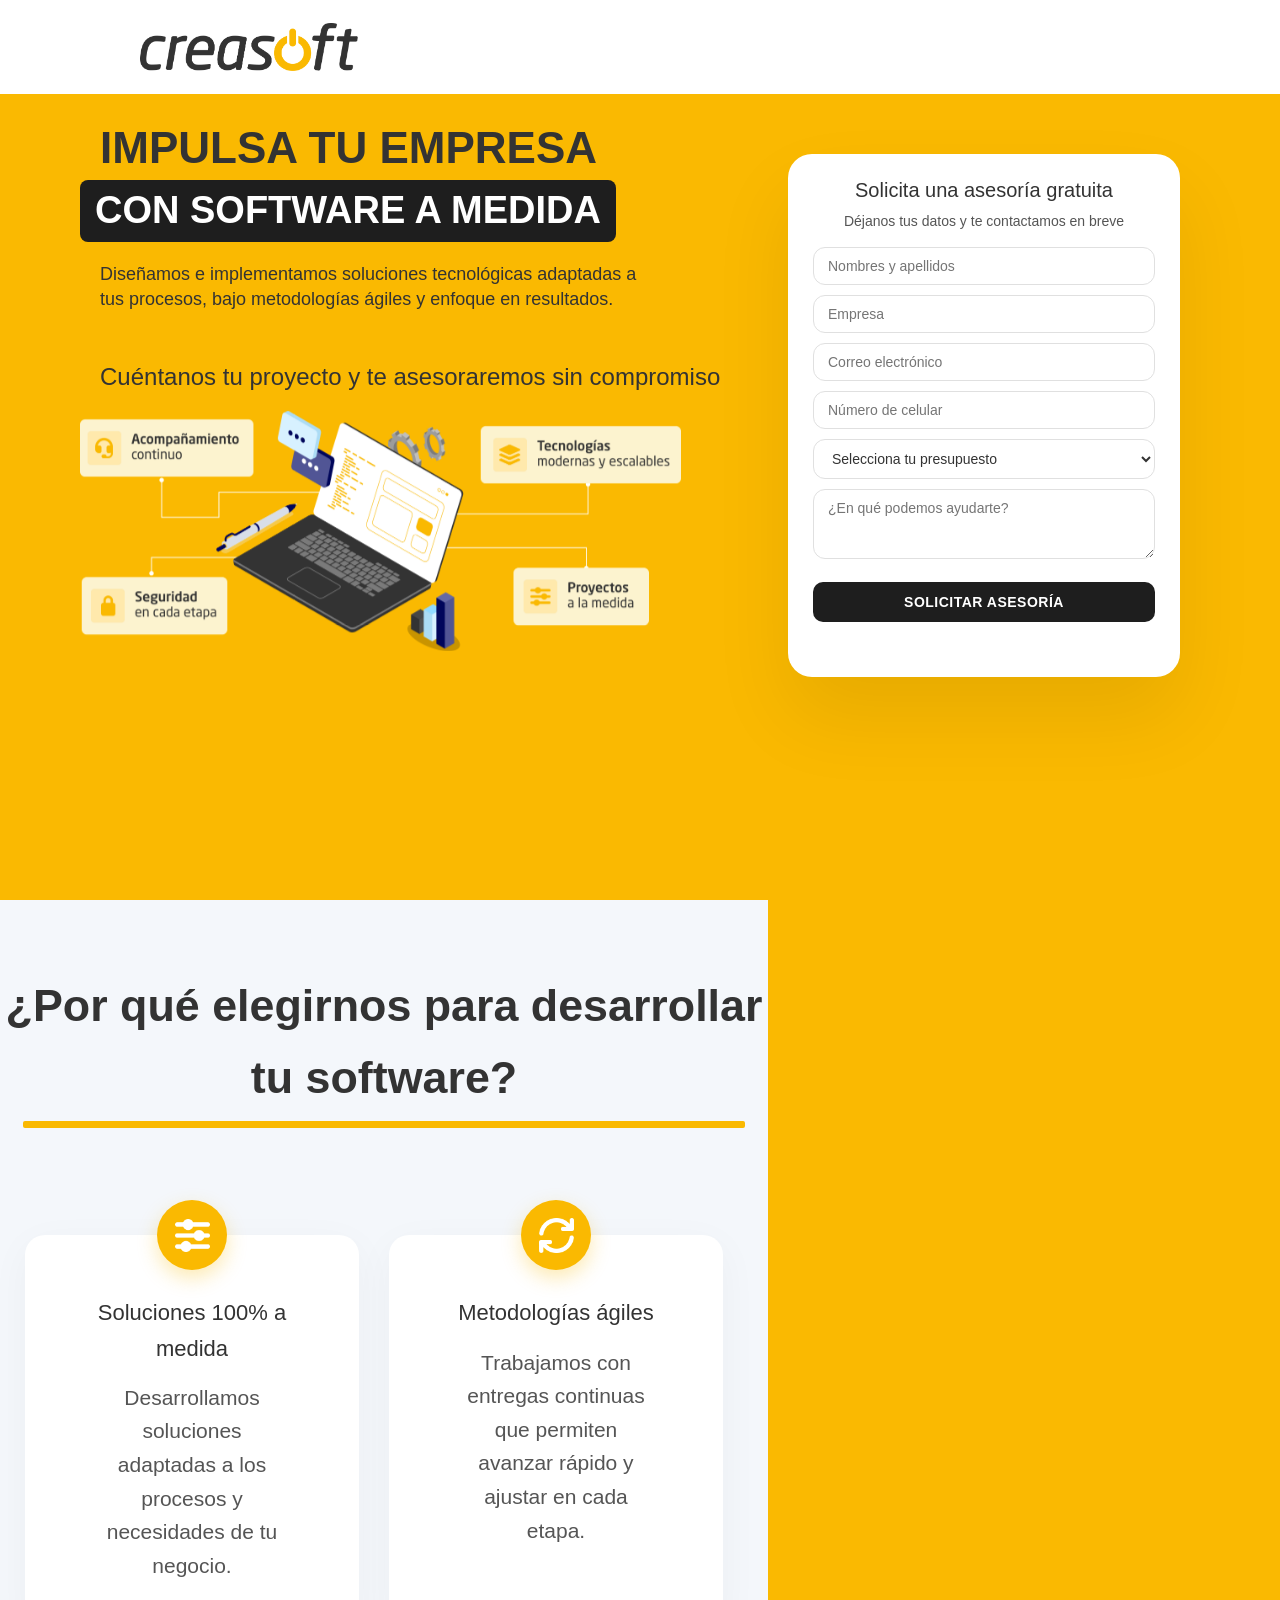
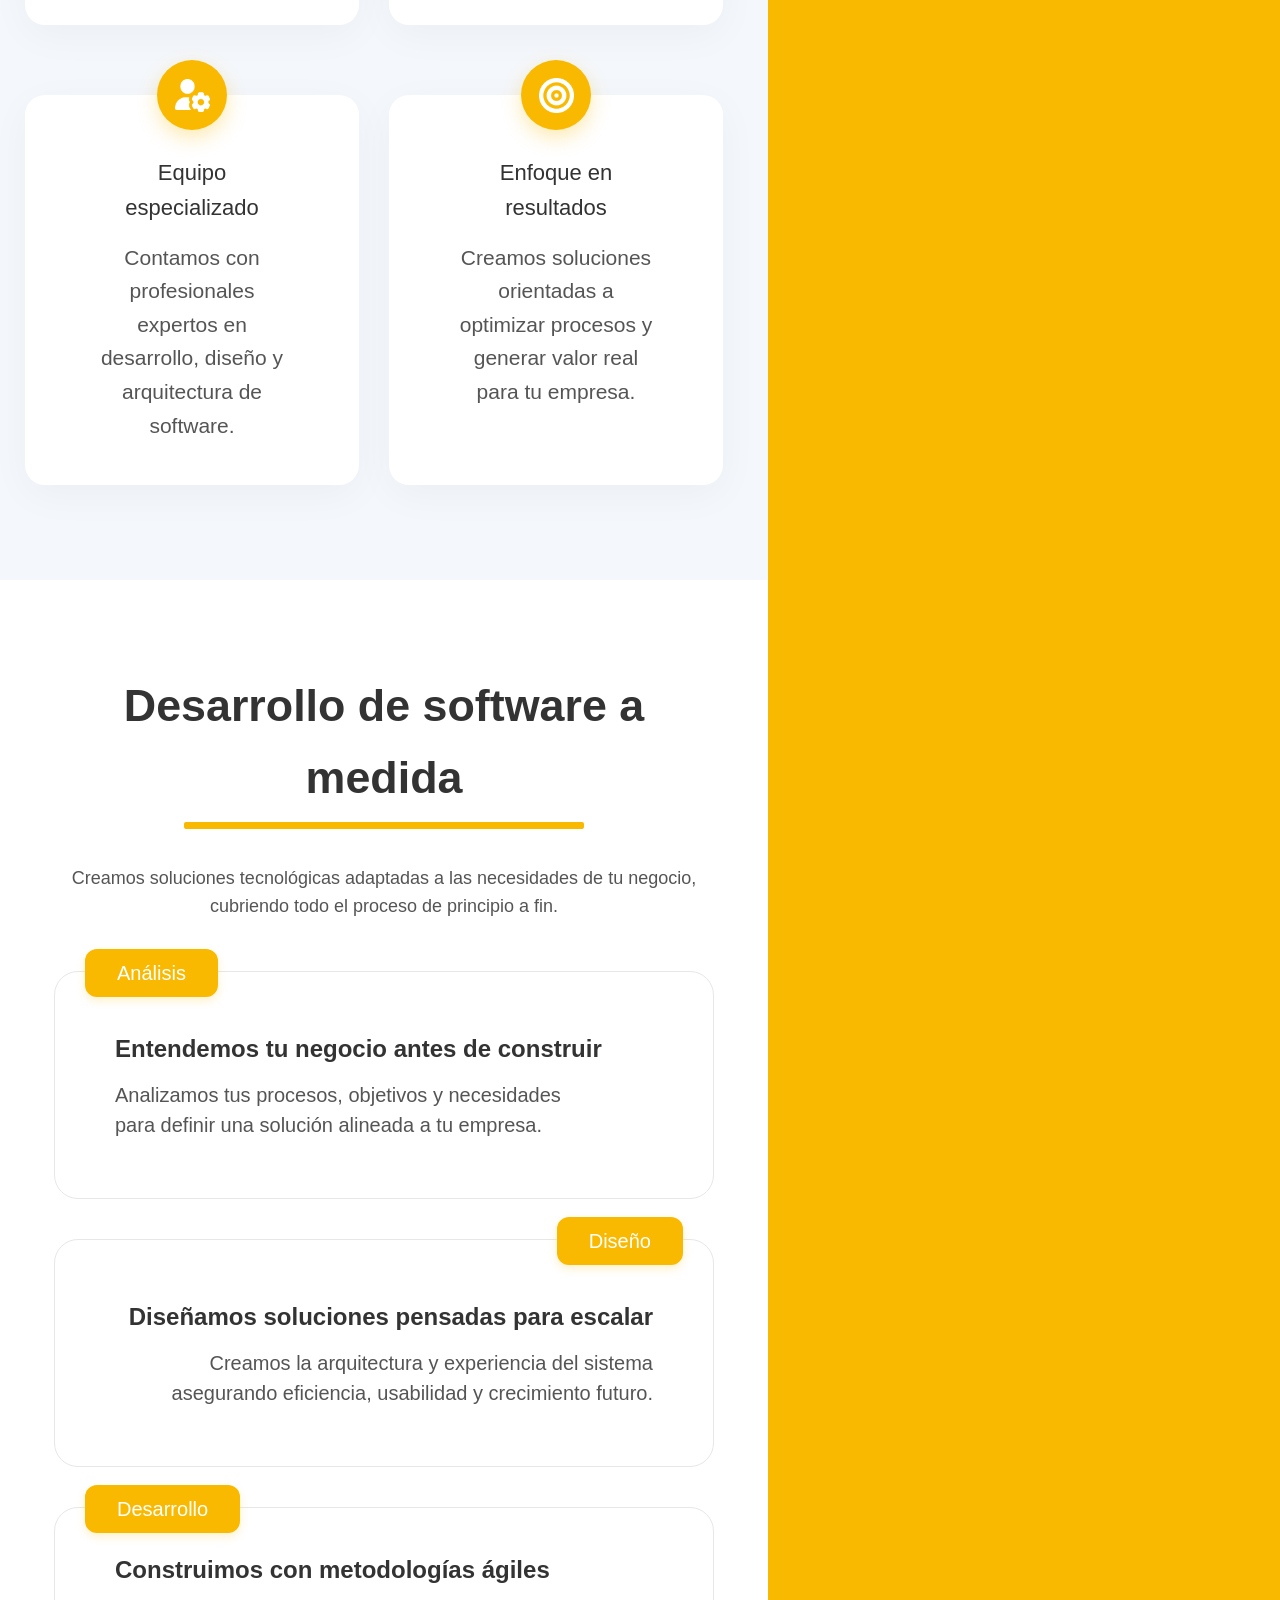
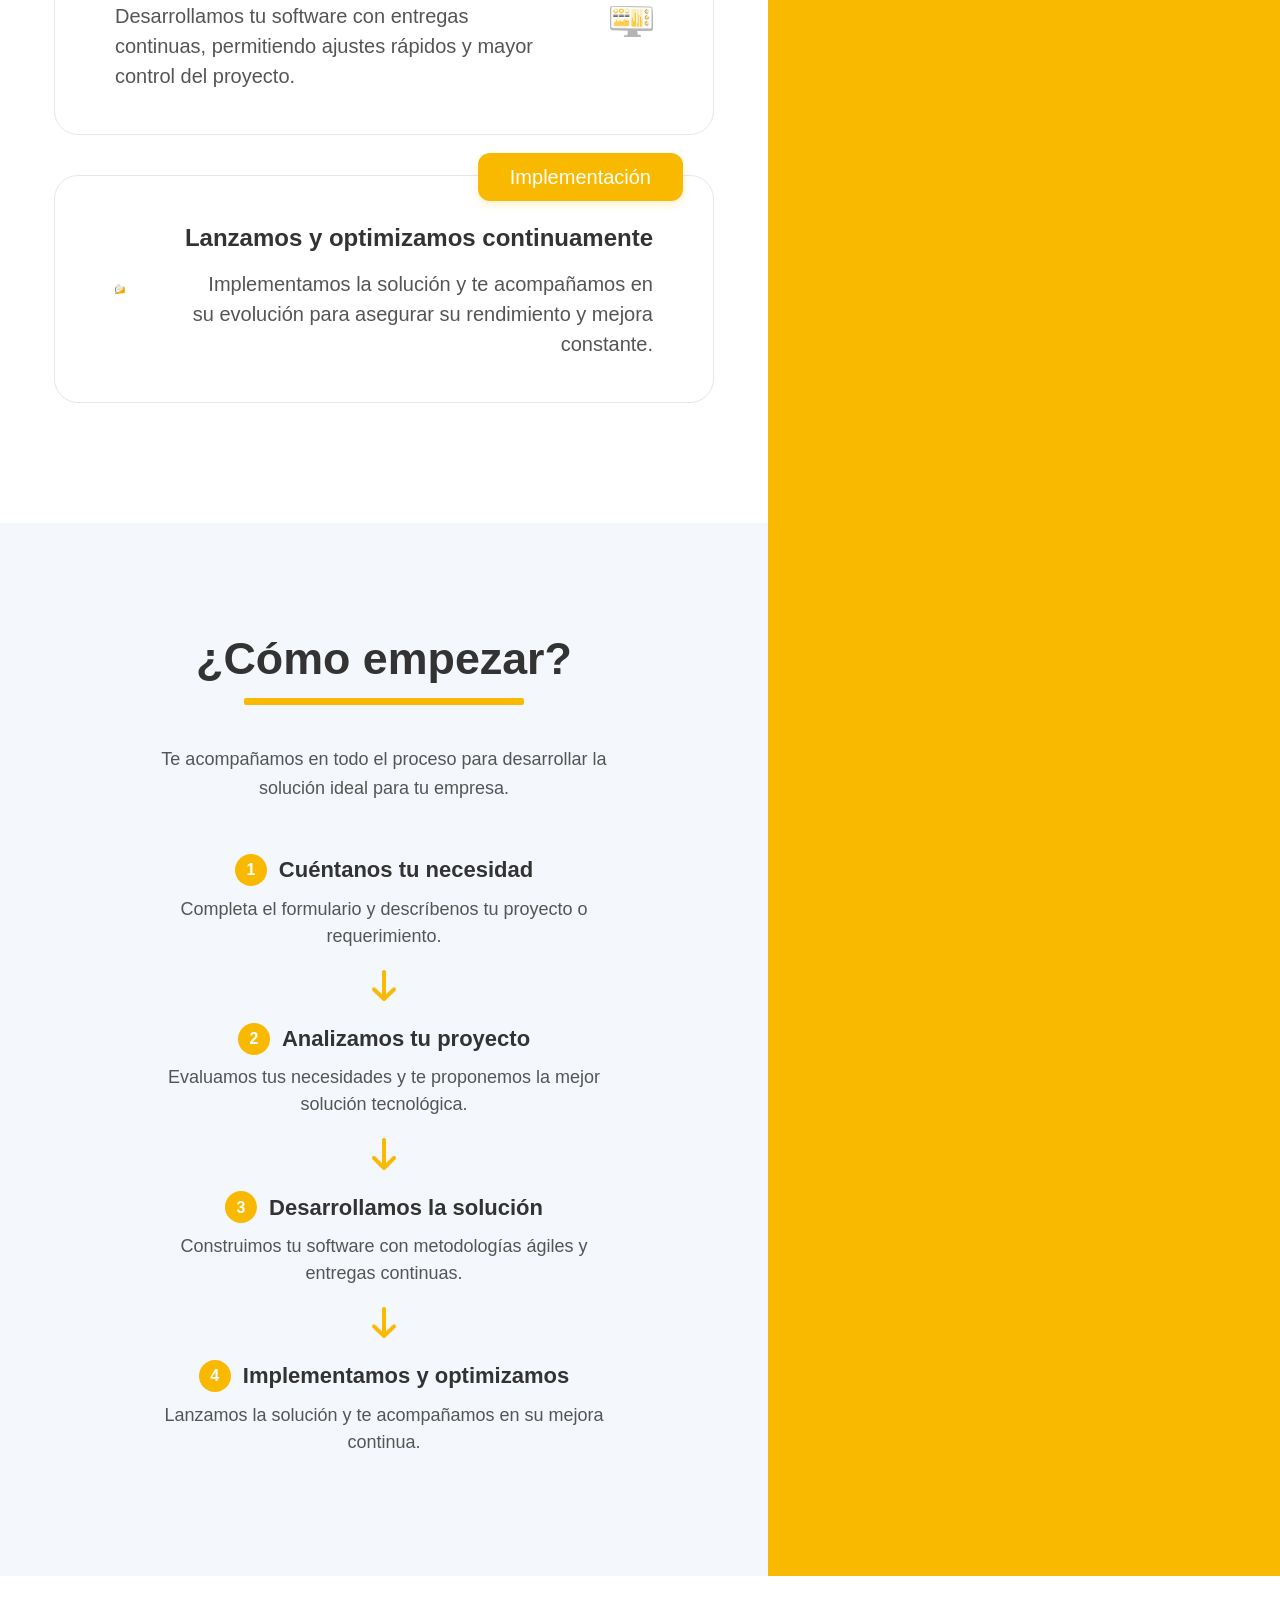
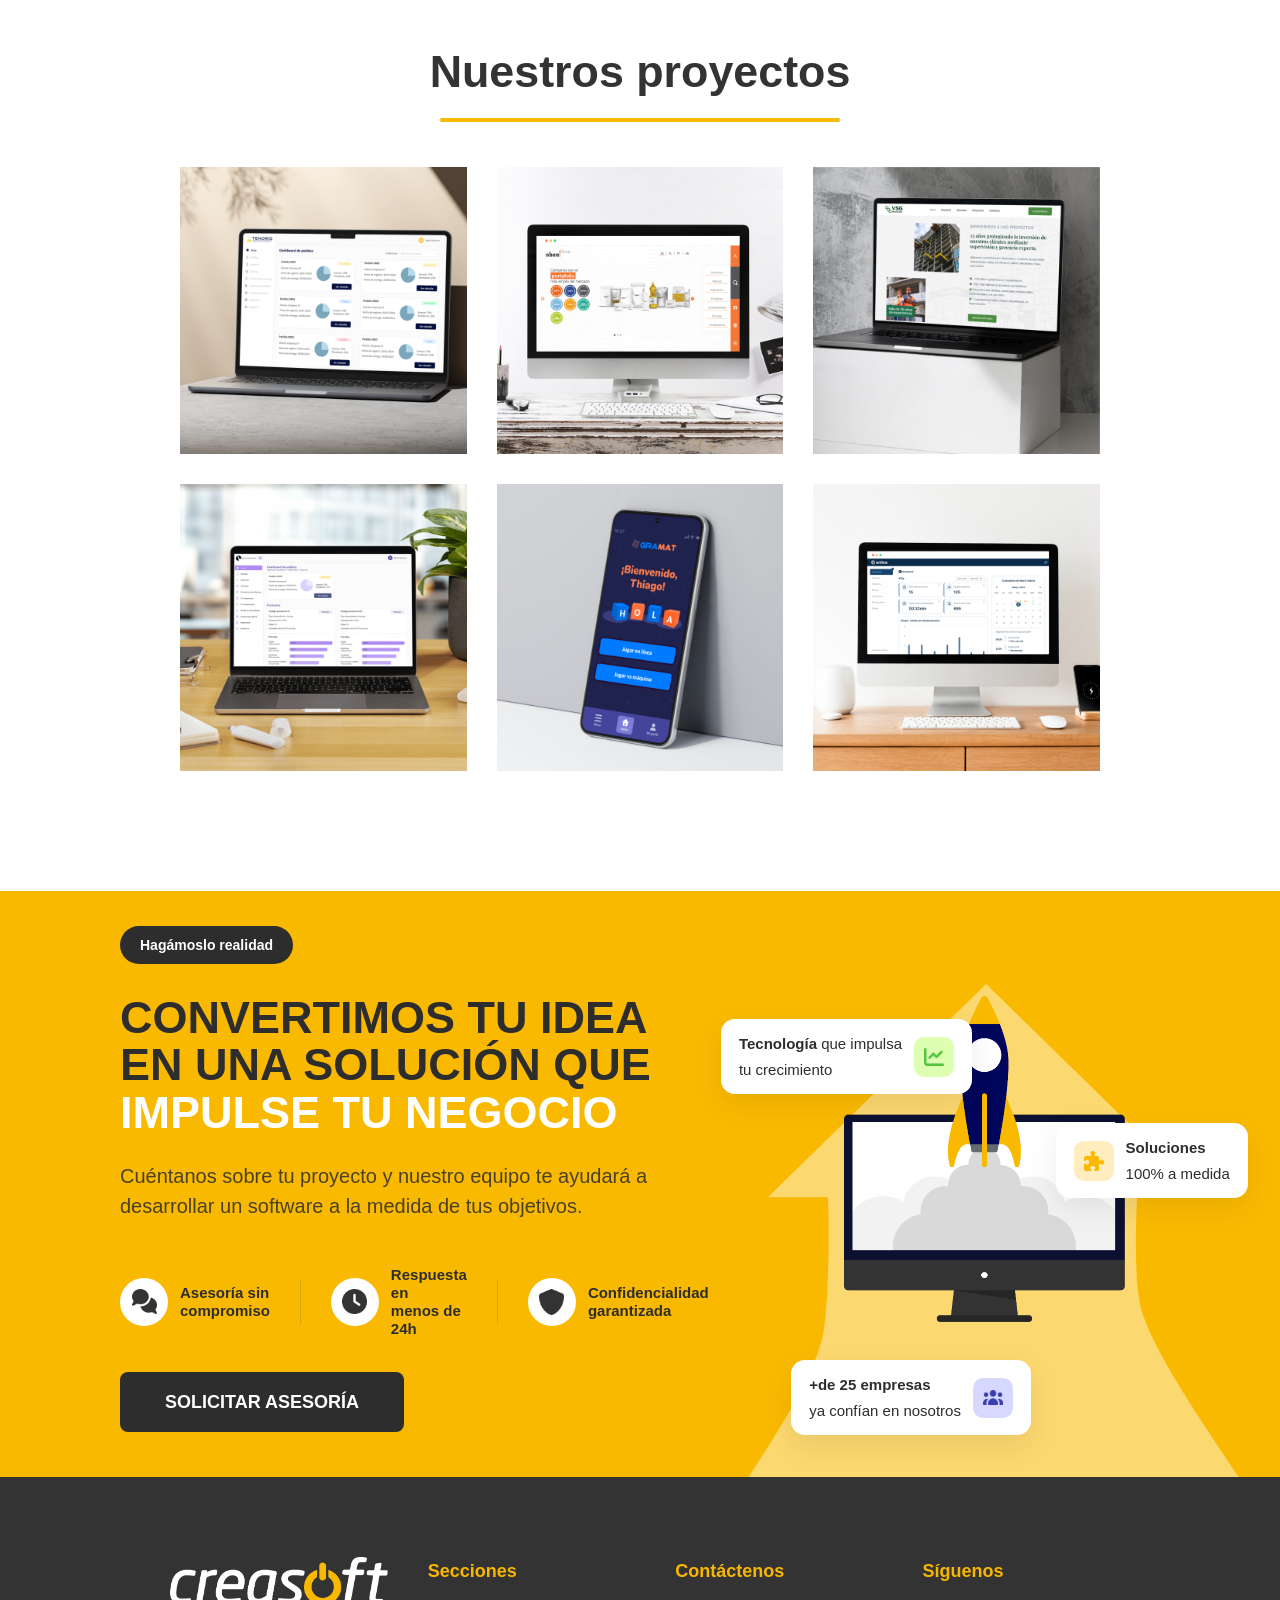
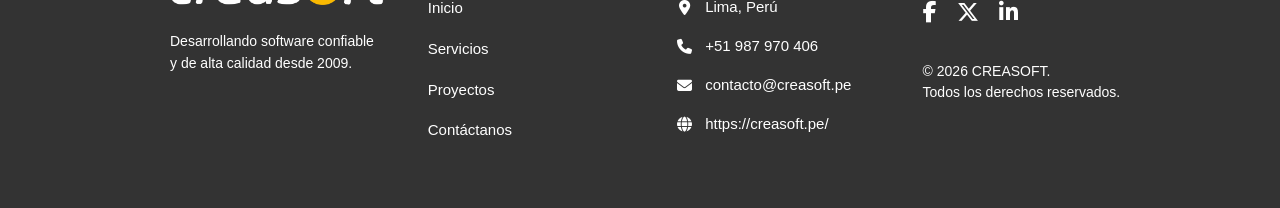
==== commit c637c056: "Cambios responsive" ====
--- a/index.html
+++ b/index.html
@@ -20,7 +20,7 @@
   <meta property="og:title" content="Creasoft - Impulsa tu Empresa con Software a Medida" />
   <meta property="og:description"
     content="Desde 2009, diseñamos e implementamos software a medida para empresas en Perú. +25 empresas confían en nosotros. Solicita tu asesoría gratuita." />
-  <meta property="og:image" content="https://creasoft.pe/img/logo_creasoft_white.png" />
+  <meta property="og:image" content="https://creasoft.pe/img/creasoft.png" />
   <meta property="og:image:width" content="1200" />
   <meta property="og:image:height" content="630" />
   <meta property="og:url" content="https://creasoft.pe" />
@@ -32,6 +32,33 @@
   <meta name="twitter:description"
     content="Desde 2009, diseñamos e implementamos software a medida para empresas en Perú. +25 empresas confían en nosotros." />
   <meta name="twitter:image" content="https://creasoft.pe/img/logo_creasoft_white.png" />
+
+  <!-- Structured Data (JSON-LD) - Senior SEO Practice -->
+  <script type="application/ld+json">
+  {
+    "@context": "https://schema.org",
+    "@type": "SoftwareCompany",
+    "name": "Creasoft",
+    "url": "https://creasoft.pe",
+    "logo": "https://creasoft.pe/img/creasoft.png",
+    "description": "Desde 2009, Creasoft diseña e implementamos software a medida para empresas en Perú.",
+    "address": {
+      "@type": "PostalAddress",
+      "addressLocality": "Lima",
+      "addressCountry": "PE"
+    },
+    "contactPoint": {
+      "@type": "ContactPoint",
+      "telephone": "+51 927202015",
+      "contactType": "sales",
+      "email": "contacto@creasoft.pe"
+    },
+    "sameAs": [
+      "https://www.facebook.com/creasoft.pe",
+      "https://www.linkedin.com/company/creasoft-peru"
+    ]
+  }
+  </script>
 
   <link href="https://fonts.cdnfonts.com/css/neo-sans-pro" rel="stylesheet" />
   <link rel="stylesheet" href="https://cdnjs.cloudflare.com/ajax/libs/font-awesome/6.4.2/css/all.min.css" />
@@ -96,7 +123,7 @@
             </div>
 
             <div class="floating-card-hero card-tr">
-              <div class="card-icon" ><img src="img/impulsa_empresa/tecnologias.svg" alt="" /></div>
+              <div class="card-icon"><img src="img/impulsa_empresa/tecnologias.svg" alt="" /></div>
               <div class="card-text"><span>Tecnologías</span><br><small>modernas y escalables</small></div>
               <div class="connector-line line-tr">
                 <img src="img/impulsa_empresa/superior_derecho.svg" alt="" />
@@ -294,22 +321,23 @@
             <h2>Solicita una asesoría gratuita</h2>
             <p>Déjanos tus datos y te contactamos en breve</p>
 
-            <form id="contactForm" action="https://formsubmit.co/contacto@creasoft.pe" method="POST">
+            <form id="contactForm" action="https://formsubmit.co/contacto@creasoftweb.com" method="POST">
               <!-- FormSubmit Configuration -->
               <input type="hidden" name="_subject" value="Nueva Solicitud de Asesoría - Creasoft">
               <input type="hidden" name="_template" value="table">
               <input type="hidden" name="_captcha" value="false">
-              <!-- Reemplaza con tu URL real cuando esté publicado -->
-              <input type="hidden" name="_next" value="https://creasoft.pe/gracias.html">
+              <!-- Sin redirecciones, todo se procesa en la misma página -->
               <div class="form-group">
                 <input type="text" name="nombre" placeholder="Nombres y apellidos" required id="name" maxlength="50"
-                  pattern="^[a-zA-ZñÑáéíóúÁÉÍÓÚ\s]+$" title="Solo se permiten letras y espacios" />
+                  pattern="^[a-zA-ZñÑáéíóúÁÉÍÓÚ\s]+$" title="Solo se permiten letras y espacios"
+                  aria-label="Nombres y apellidos" />
               </div>
               <div class="form-group">
                 <input type="text" name="empresa" placeholder="Empresa" required id="company" maxlength="60" />
               </div>
               <div class="form-group">
-                <input type="email" name="email" placeholder="Correo electrónico" required id="email" maxlength="100" />
+                <input type="email" name="email" placeholder="Correo electrónico" required id="email" maxlength="100"
+                  aria-label="Correo electrónico" />
               </div>
               <div class="form-group">
                 <input type="tel" name="telefono" placeholder="Número de celular" required id="phone" maxlength="15"
--- a/style.css
+++ b/style.css
@@ -1,4 +1,5 @@
 :root {
+  /* Colors */
   --yellow: #fab901;
   --dark-bg: #1e1e1e;
   --text-dark: #333333;
@@ -7,17 +8,34 @@
   --form-bg: #fdfdfd;
   --input-border: #e0e0e0;
   --shadow: 0 10px 40px rgba(0, 0, 0, 0.08);
+
+  /* Fluid Typography (Senior UX practice) */
+  --fs-h1: clamp(2.2rem, 8vw, 4rem);
+  --fs-h2: clamp(1.8rem, 5vw, 2.8rem);
+  --fs-h3: clamp(1.2rem, 3vw, 1.8rem);
+  --fs-body: clamp(0.95rem, 1vw + 0.5rem, 1.1rem);
+  --fs-small: 0.875rem;
+
+  /* Spacing Tokens */
+  --space-xs: 0.5rem;
+  --space-s: 1rem;
+  --space-m: 2rem;
+  --space-l: 4rem;
+  --space-xl: 6rem;
 }
 
 html {
   scroll-behavior: smooth;
+  font-size: 16px; /* Base for rem */
 }
 
 body {
-  font-family: 'Neo Sans Pro', sans-serif;
+  font-family: 'Neo Sans Pro', -apple-system, BlinkMacSystemFont, "Segoe UI", Roboto, sans-serif;
   background: var(--yellow);
   color: var(--text-dark);
-  line-height: 1.5;
+  line-height: 1.6;
+  -webkit-font-smoothing: antialiased;
+  -moz-osx-font-smoothing: grayscale;
 }
 
 * {
@@ -29,10 +47,9 @@
 /* Original body was here, merged above */
 
 .container {
-  width: 100%;
-  max-width: 100%;
-  padding: 0 9.375rem;
-  margin: 0;
+  width: min(100% - 2.5rem, 1200px); /* Responsive max-width */
+  margin-inline: auto;
+  padding: 0;
 }
 
 /* Header */
@@ -56,7 +73,7 @@
 
 .layout-grid {
   display: grid;
-  grid-template-columns: 1.5fr 1fr;
+  grid-template-columns: minmax(0, 1.5fr) minmax(0, 1fr);
   gap: 0;
   align-items: stretch;
   width: 100%;
@@ -73,10 +90,9 @@
 .form-column {
   grid-column: 2;
   grid-row: 1 / 10;
-  /* Spans multiple rows to allow sticky behavior next to content */
   background: var(--yellow);
   position: relative;
-  padding-right: 9.375rem;
+  padding-right: clamp(1.25rem, 8vw, 9.375rem);
 }
 
 .sticky-wrapper {
@@ -94,15 +110,13 @@
 /* Hero Left Area */
 .hero-left-area {
   background: var(--yellow);
-  padding: 2.5rem 0 3.75rem 9.375rem;
+  padding: var(--space-m) 0 var(--space-l) clamp(1.25rem, 8vw, 9.375rem);
   display: flex;
   flex-direction: column;
   justify-content: center;
   min-height: calc(100vh - 94px);
-  gap: clamp(1.25rem, 4vh, 2.5rem);
-  /* Responsive gap */
+  gap: var(--space-m);
   overflow: hidden;
-  /* Prevent small overflows */
 }
 
 /* Why Us Area */
@@ -113,12 +127,10 @@
 }
 
 .section-title {
-  font-size: 2.375rem;
-  /* Slightly larger for impact */
+  font-size: var(--fs-h2);
   font-weight: 700;
   text-align: center;
-  margin-bottom: 1.5625rem;
-  /* Space for the line below */
+  margin-bottom: var(--space-m);
   position: relative;
   width: 100%;
   color: var(--text-dark);
@@ -127,21 +139,17 @@
 .section-title::after {
   content: '';
   position: absolute;
-  bottom: -15px;
+  bottom: -0.9375rem;
   left: 50%;
   transform: translateX(-50%);
-  width: 900px;
-  /* Standard short line for general titles */
-  height: 7px;
+  width: min(80%, 400px); /* Responsive width */
+  height: 0.375rem;
   background: var(--yellow);
-  border-radius: 2px;
-}
-
-/* Specific wide line for the Process section */
+  border-radius: 100px;
+}
+
 .process-area .section-title::after {
-  width: 585px;
-  height: 7px;
-  bottom: -15px;
+  width: min(80%, 400px);
 }
 
 /* Removed accidental desktop edit */
@@ -228,22 +236,23 @@
 }
 
 .hero-title {
-  font-size: clamp(2.375rem, 5vw, 3.625rem);
-  /* Responsive font size */
+  font-size: var(--fs-h1);
   font-weight: 700;
   line-height: 1.1;
   margin: 0;
+  display: flex;
+  flex-direction: column;
 }
 
 .hero-title .highlight {
   display: inline-block;
   background: var(--dark-bg);
   color: var(--white);
-  padding: 0.875rem 1.0625rem;
-  border-radius: 14px;
-  margin-top: 0.875rem;
-  font-size: clamp(2.125rem, 5vw, 3.625rem);
-  /* Responsive font size */
+  padding: 0.2em 0.6em;
+  border-radius: 0.5rem;
+  margin-top: 0.4rem;
+  width: fit-content;
+  font-size: 0.9em; /* Scales relative to h1 */
 }
 
 .hero-copy {
@@ -1409,7 +1418,7 @@
   }
 
   .layout-grid {
-    grid-template-columns: 1.55fr 1fr !important;
+    grid-template-columns: -0.45fr 1fr !important;
   }
 
   .hero-title {
@@ -1427,6 +1436,10 @@
     margin: 0 auto;
     padding: 0 2.5rem;
   }
+  .process-area {
+    background: var(--white);
+    padding: 5.625rem 3.375rem 7.5rem 3.375rem;
+}
 
   .idea-section {
     background: var(--yellow);
@@ -1444,7 +1457,7 @@
 
   .hero-form-card {
     padding: 1.25rem 1.5625rem !important;
-    margin: 1.25rem 3rem;
+    margin: 1.25rem 0rem;
     width: 100% !important;
     max-width: 440px !important;
   }
@@ -2740,8 +2753,9 @@
   }
 
   .process-content h3 {
-    font-size: 1.25rem !important;
-  }
+    font-size: 1.1rem !important;
+  }
+  
 
   .process-content p {
     font-size: 1rem !important;
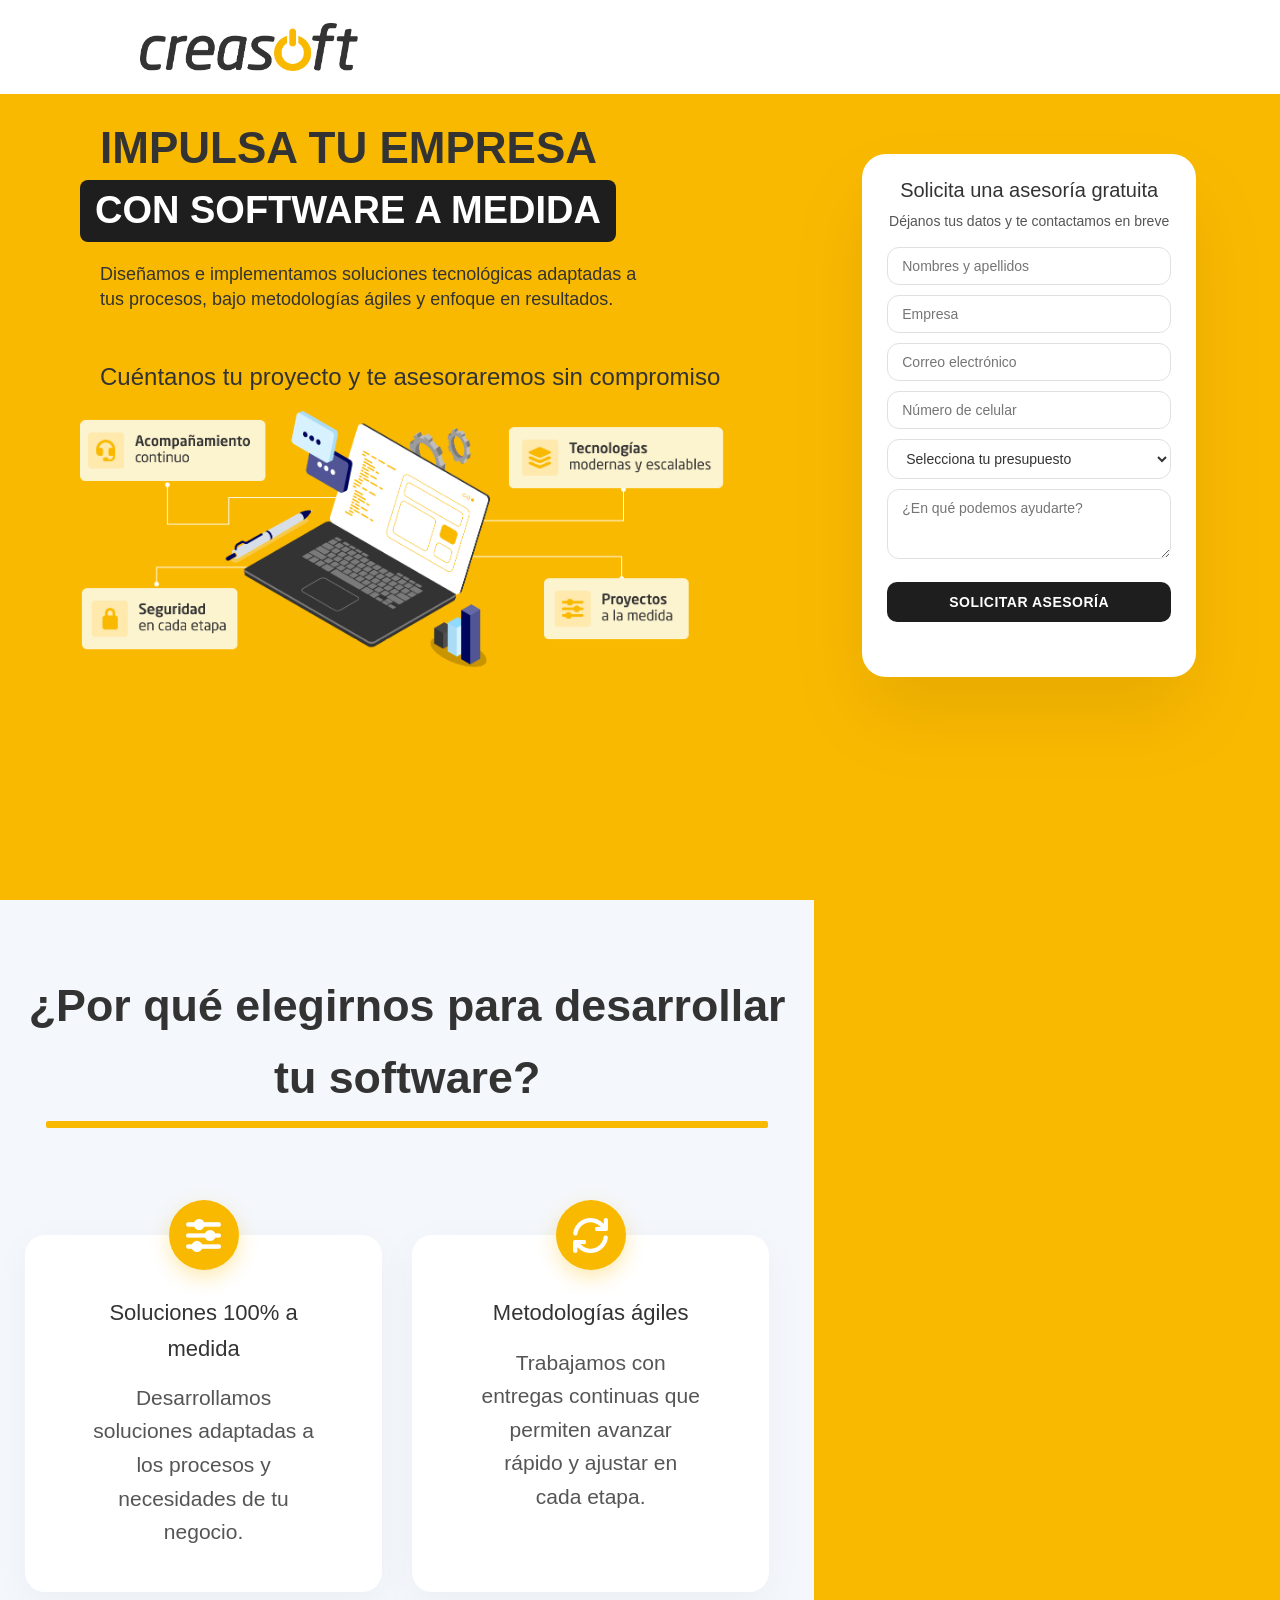
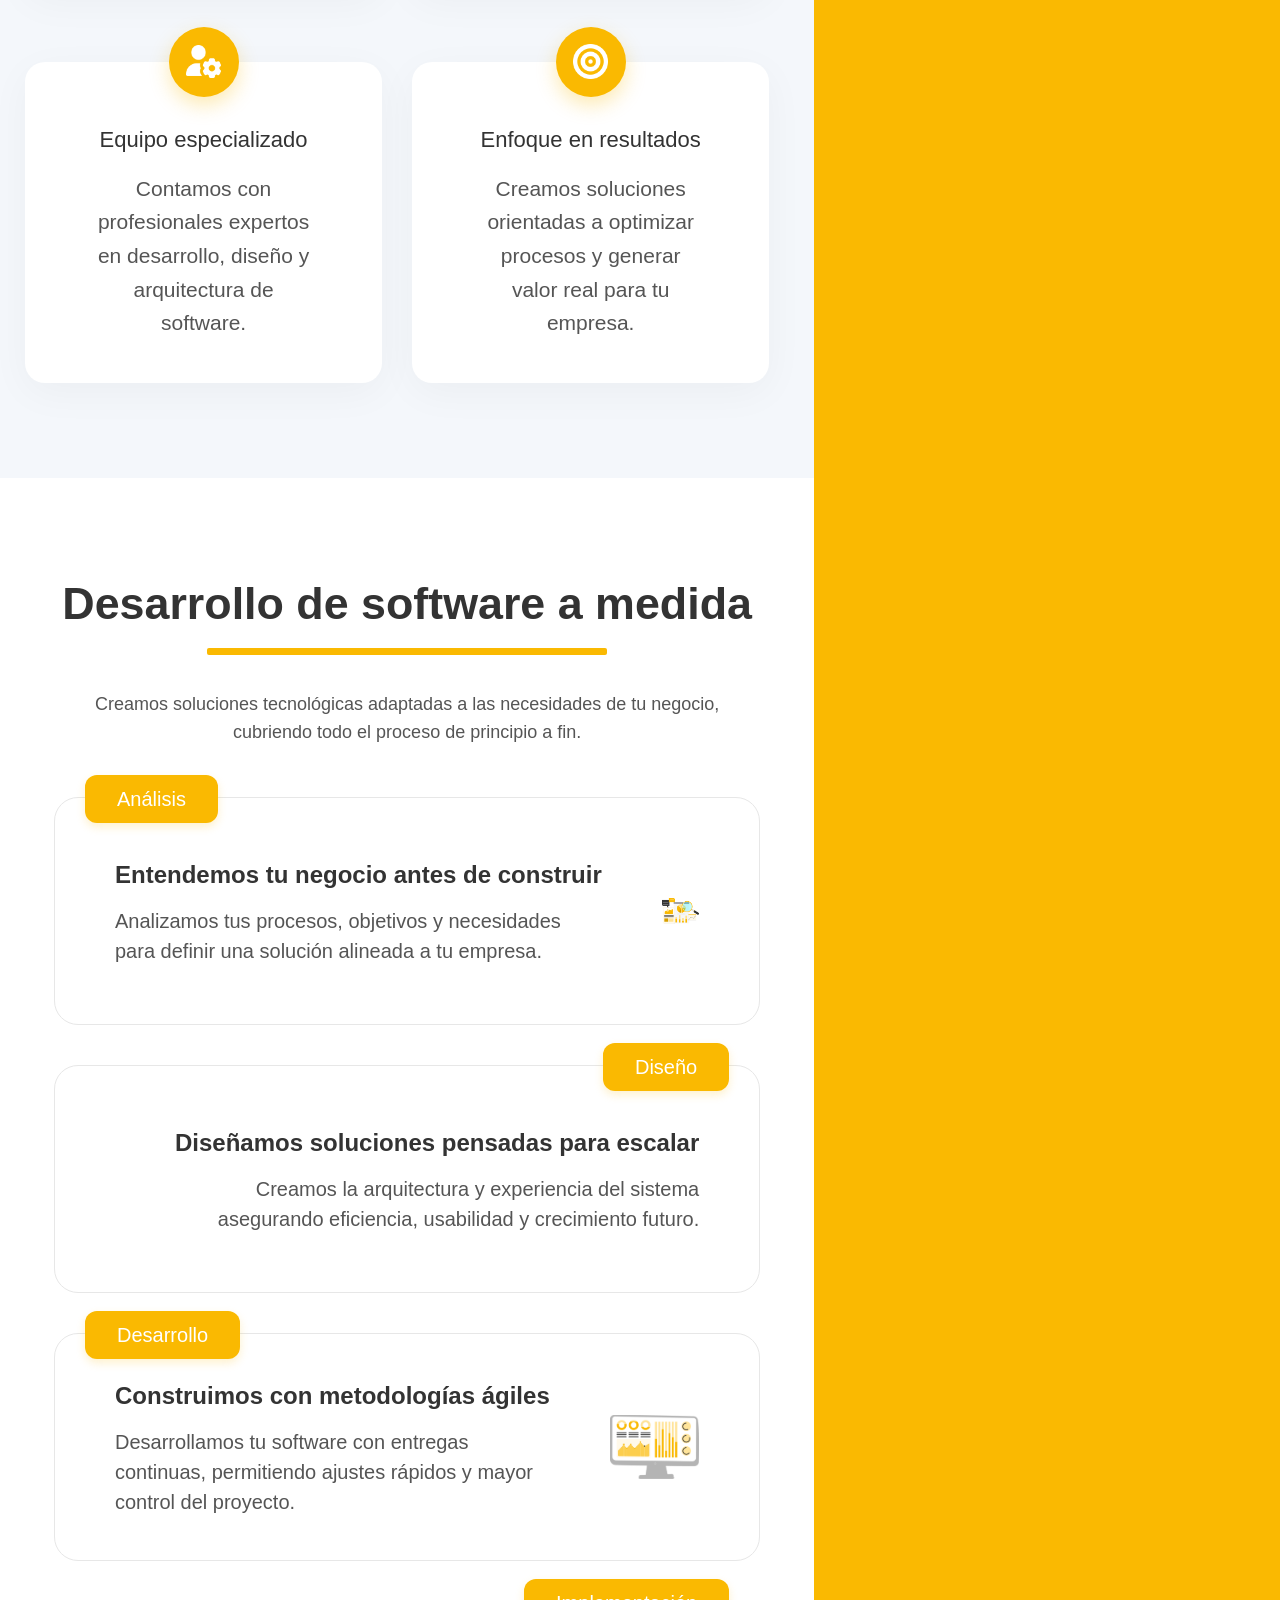
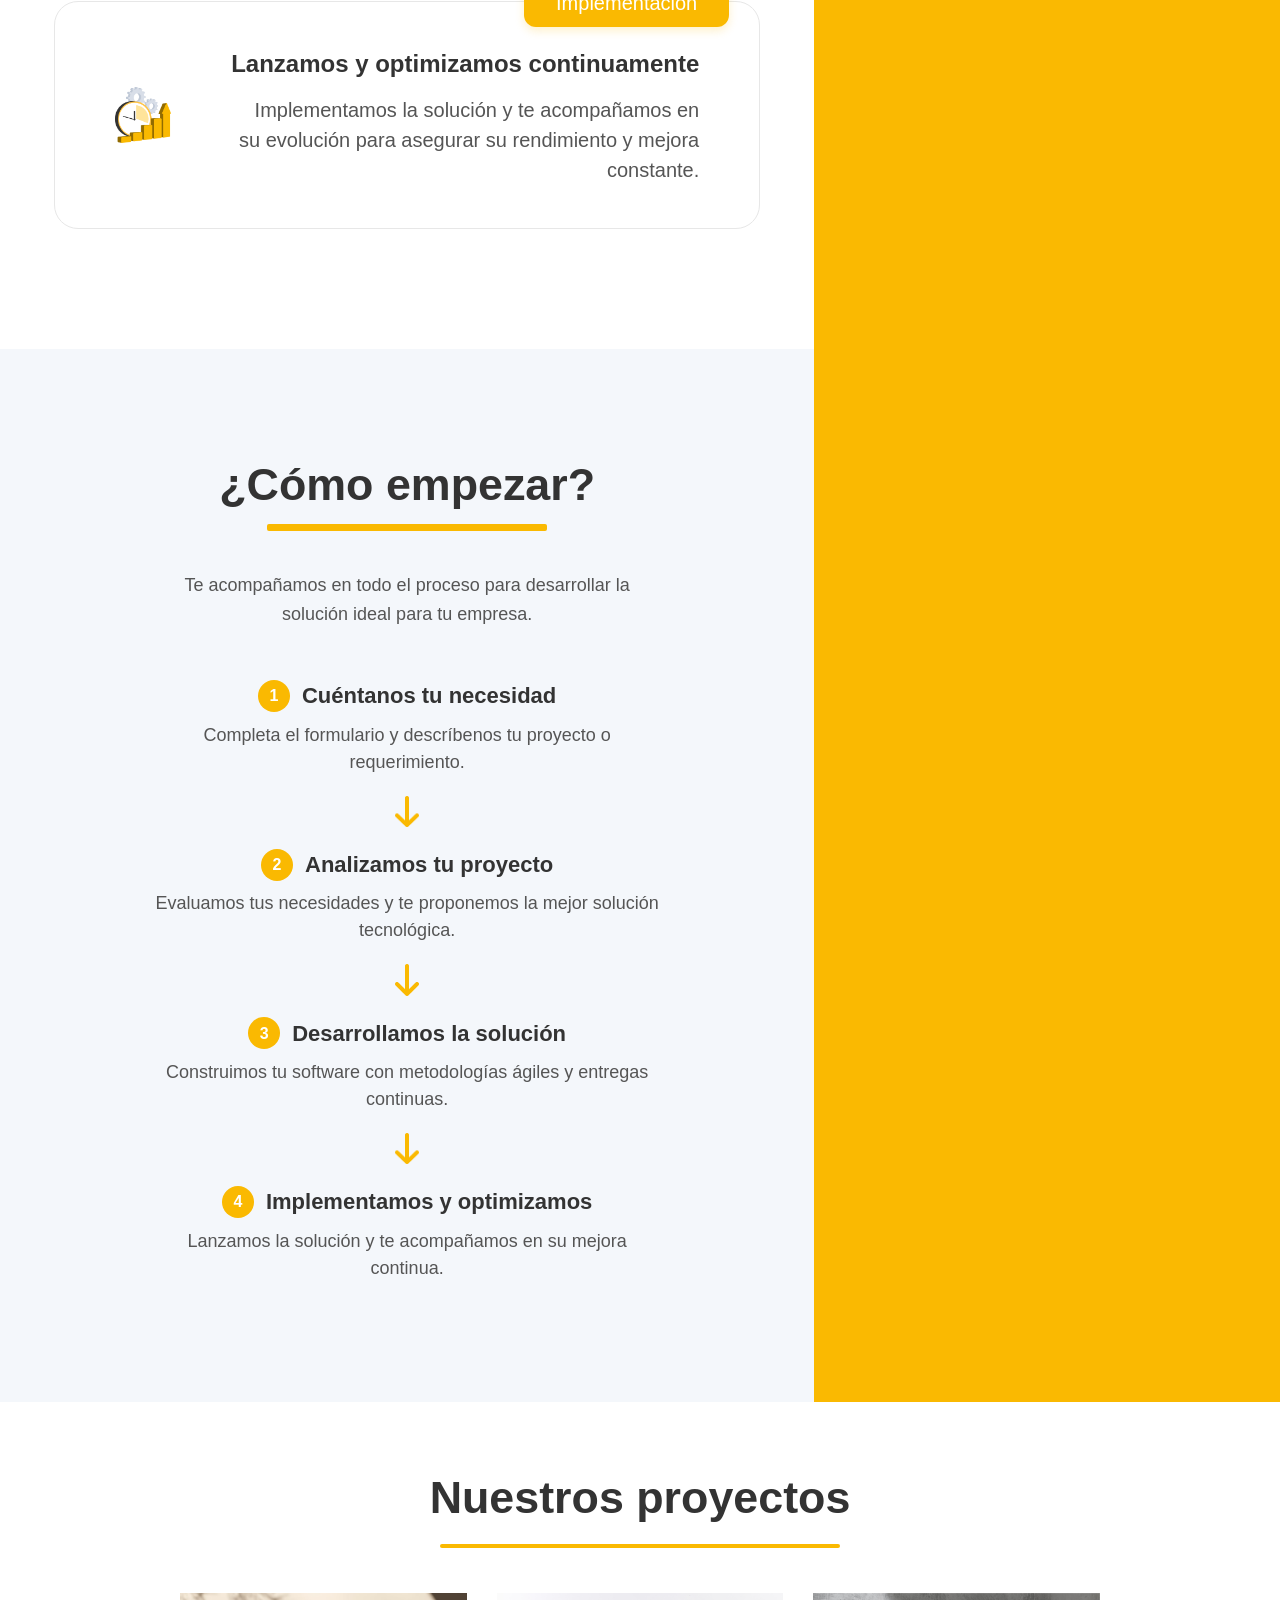
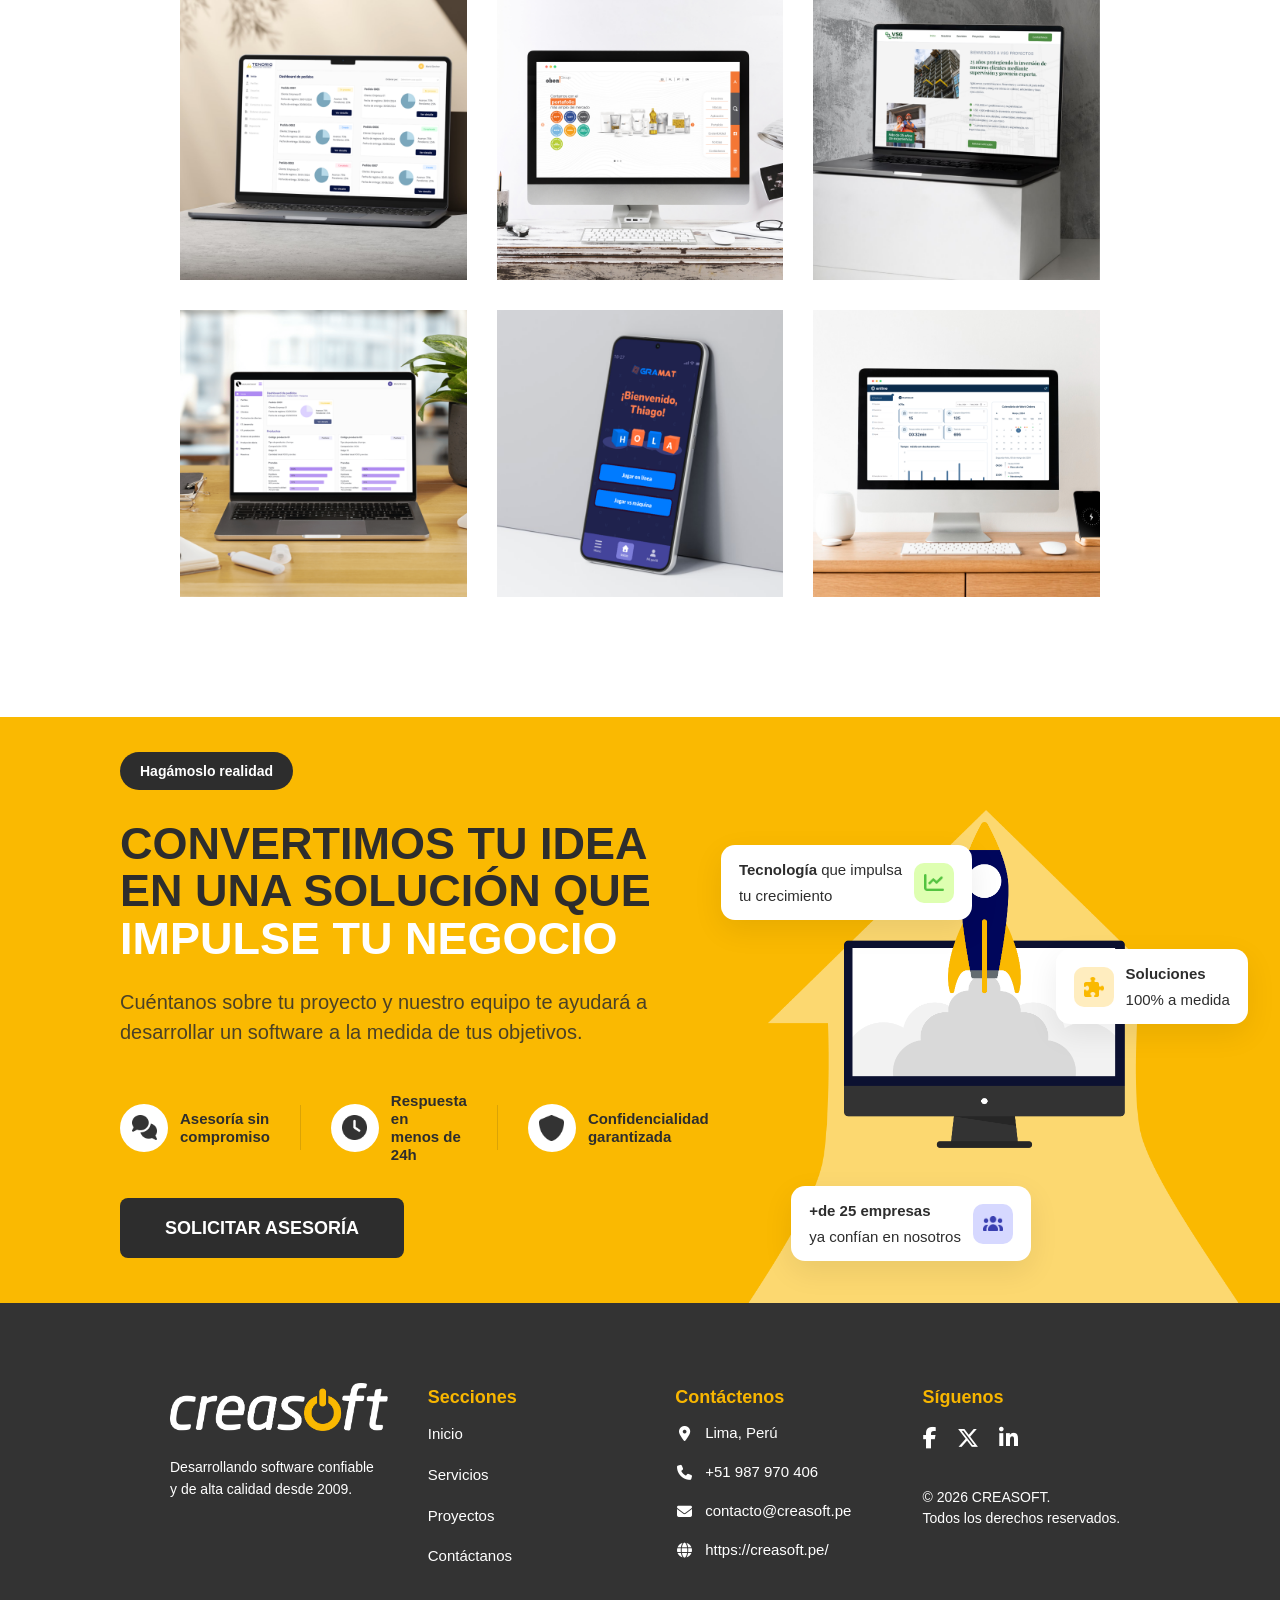
==== commit 165bc7ed: "Subiendo a produccion" ====
--- a/index.html
+++ b/index.html
@@ -5,6 +5,7 @@
   <meta charset="UTF-8" />
   <meta name="viewport" content="width=device-width, initial-scale=1.0" />
   <title>Creasoft - Impulsa tu Empresa con Software a Medida</title>
+  <link rel="canonical" href="https://software-a-medida.creasoft.pe/" />
 
   <!-- SEO -->
   <meta name="description"
@@ -20,10 +21,10 @@
   <meta property="og:title" content="Creasoft - Impulsa tu Empresa con Software a Medida" />
   <meta property="og:description"
     content="Desde 2009, diseñamos e implementamos software a medida para empresas en Perú. +25 empresas confían en nosotros. Solicita tu asesoría gratuita." />
-  <meta property="og:image" content="https://creasoft.pe/img/creasoft.png" />
+  <meta property="og:image" content="https://software-a-medida.creasoft.pe/img/creasoft.png" />
   <meta property="og:image:width" content="1200" />
   <meta property="og:image:height" content="630" />
-  <meta property="og:url" content="https://creasoft.pe" />
+  <meta property="og:url" content="https://software-a-medida.creasoft.pe/" />
 
   <!-- Twitter Card -->
   <meta name="twitter:card" content="summary_large_image" />
@@ -31,7 +32,7 @@
   <meta name="twitter:title" content="Creasoft - Impulsa tu Empresa con Software a Medida" />
   <meta name="twitter:description"
     content="Desde 2009, diseñamos e implementamos software a medida para empresas en Perú. +25 empresas confían en nosotros." />
-  <meta name="twitter:image" content="https://creasoft.pe/img/logo_creasoft_white.png" />
+  <meta name="twitter:image" content="https://software-a-medida.creasoft.pe/img/logo_creasoft_white.png" />
 
   <!-- Structured Data (JSON-LD) - Senior SEO Practice -->
   <script type="application/ld+json">
@@ -39,8 +40,8 @@
     "@context": "https://schema.org",
     "@type": "SoftwareCompany",
     "name": "Creasoft",
-    "url": "https://creasoft.pe",
-    "logo": "https://creasoft.pe/img/creasoft.png",
+    "url": "https://software-a-medida.creasoft.pe/",
+    "logo": "https://software-a-medida.creasoft.pe/img/creasoft.png",
     "description": "Desde 2009, Creasoft diseña e implementamos software a medida para empresas en Perú.",
     "address": {
       "@type": "PostalAddress",
@@ -49,7 +50,7 @@
     },
     "contactPoint": {
       "@type": "ContactPoint",
-      "telephone": "+51 927202015",
+      "telephone": "+51 987970406",
       "contactType": "sales",
       "email": "contacto@creasoft.pe"
     },
--- a/style.css
+++ b/style.css
@@ -98,7 +98,7 @@
 .sticky-wrapper {
   position: sticky;
   top: 40px;
-  padding: 2.5rem 1.25rem;
+  padding: 2.5rem 0.25rem 0rem 3rem;
   display: flex;
   justify-content: center;
 }
@@ -1418,7 +1418,7 @@
   }
 
   .layout-grid {
-    grid-template-columns: -0.45fr 1fr !important;
+    grid-template-columns: 1.5fr 1fr !important;
   }
 
   .hero-title {
